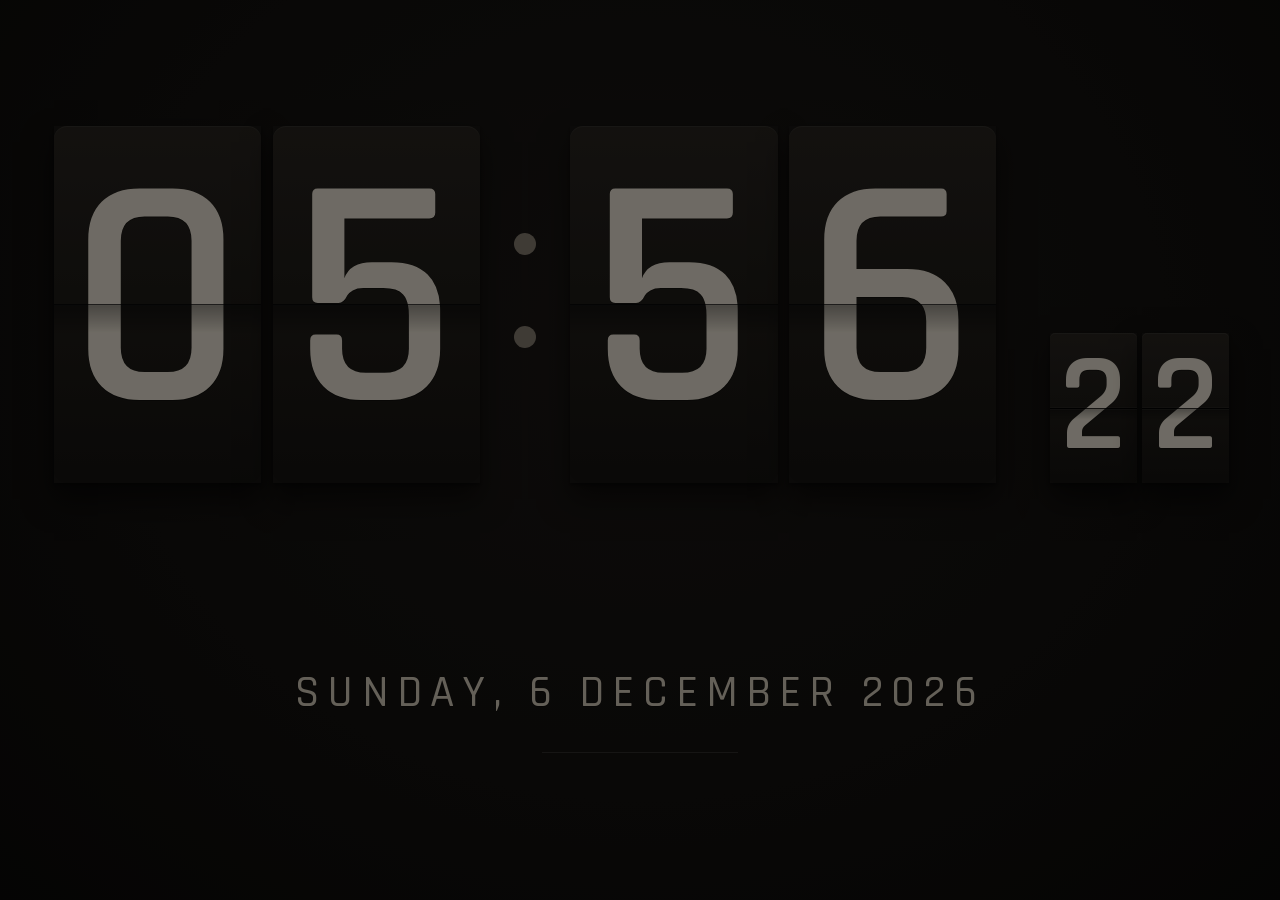
==== index.html @ a7ec1e27 "Fill a 7.9-inch screen: bigger type, bigger cards, full-height composition Reported from an iPad min" ====
<!doctype html>
<html lang="zh-CN">
<head>
<meta charset="utf-8">
<title>Clock</title>
<meta name="viewport" content="width=device-width, initial-scale=1, maximum-scale=1, user-scalable=no, viewport-fit=cover">
<meta name="apple-mobile-web-app-capable" content="yes">
<meta name="mobile-web-app-capable" content="yes">
<meta name="apple-mobile-web-app-status-bar-style" content="black-translucent">
<meta name="apple-mobile-web-app-title" content="Clock">
<meta name="theme-color" content="#121110">
<link rel="apple-touch-icon" href="apple-touch-icon.png">
<link rel="icon" href="icon.svg" type="image/svg+xml">
<link rel="stylesheet" href="styles.css">
</head>
<body class="theme-dark">

  <div class="board">
    <div class="board-inner">
      <div class="wrap" id="wrap">

        <div class="clock" id="clock" role="img" aria-label=""></div>

        <div class="info" id="info">
        <div class="date" id="date">&nbsp;</div>
        <div class="rule" id="rule"></div>

        <div class="meta">
          <span class="weather" id="weather" hidden>
            <span class="wicon" id="wicon"></span>
            <span class="wtemp" id="wtemp"></span>
            <span class="wdesc" id="wdesc"></span>
          </span>
          <span class="sep" id="sep" hidden>·</span>
          <span class="note" id="note"></span>
        </div>
        </div>

      </div>
    </div>
  </div>

  <div class="hint" id="hint"></div>
  <div class="dim" id="dim" aria-hidden="true"></div>
  <video class="awake" id="awake" src="keep-awake.mp4" muted loop playsinline webkit-playsinline autoplay preload="auto" aria-hidden="true"></video>
  <div class="sr-only" id="sr" aria-live="polite"></div>

  <script src="config.js"></script>
  <script src="app.js"></script>
</body>
</html>
---- styles.css ----
/* Rajdhani (SIL OFL, see fonts/OFL.txt) — subset to ASCII, shipped as WOFF
   because iOS 9 cannot read WOFF2. Self-hosted so the iPad renders exactly what
   the desktop preview shows. */
@font-face {
  font-family: "Rajdhani";
  src: url("fonts/rajdhani-500.woff") format("woff");
  font-weight: 500;
  font-style: normal;
}
@font-face {
  font-family: "Rajdhani";
  src: url("fonts/rajdhani-600.woff") format("woff");
  font-weight: 600;
  font-style: normal;
}

/* ---------------------------------------------------------------
   Robodiag flip clock
   Written for old Safari: no CSS custom properties, no grid, no
   clip-path, everything 3D carries a -webkit- prefix.
   --------------------------------------------------------------- */

* { margin: 0; padding: 0; box-sizing: border-box; }
[hidden] { display: none !important; }

html, body {
  height: 100%;
  overflow: hidden;
  background: #121110;
}

body {
  position: relative;
  color: #cfc6b8;
  font-family: "Avenir Next", "Avenir", "Helvetica Neue", Helvetica, Arial, sans-serif;
  -webkit-font-smoothing: antialiased;
  -webkit-text-size-adjust: 100%;
  -webkit-user-select: none;
  user-select: none;
  -webkit-tap-highlight-color: rgba(0, 0, 0, 0);
  background-image: -webkit-radial-gradient(50% 38%, #1e1a17 0%, #141210 58%, #0c0b0a 100%);
  background-image: radial-gradient(ellipse at 50% 38%, #1e1a17 0%, #141210 58%, #0c0b0a 100%);
}

/* ---------------------------------------------------------------
   Layout shell — table-cell centring is the one vertical-centring
   technique every WebKit since iOS 4 gets right.
   --------------------------------------------------------------- */

.board {
  position: absolute;
  top: 0; left: 0; right: 0; bottom: 0;
  display: table;
  width: 100%;
  height: 100%;
}

.board-inner {
  display: block;
  text-align: center;
}

/* The clock sits above the optical centre and the date block is pinned near the
   bottom edge, so the board uses the whole glass instead of clustering in the
   middle with two empty bands above and below it. */
.wrap {
  position: absolute;
  top: 0;
  left: 0;
  right: 0;
  bottom: 0;
  padding: 0 2%;
  -webkit-transition: -webkit-transform 3s ease-in-out;
  transition: transform 3s ease-in-out;
}

/* ---------------------------------------------------------------
   The clock
   --------------------------------------------------------------- */

.clock {
  position: absolute;
  left: 0;
  right: 0;
  font-size: 0;            /* kills inline-block whitespace */
  line-height: 0;
  white-space: nowrap;
  text-align: center;
}

.unit {
  position: relative;
  display: inline-block;
  vertical-align: bottom;
  background: #1a1815;
  -webkit-perspective: 1400px;
  perspective: 1400px;
  -webkit-perspective-origin: 50% 50%;
  perspective-origin: 50% 50%;
  box-shadow: 0 16px 28px rgba(0, 0, 0, 0.5), 0 2px 4px rgba(0, 0, 0, 0.4);
}

.facet {
  position: absolute;
  left: 0;
  width: 100%;
  overflow: hidden;
  -webkit-backface-visibility: hidden;
  backface-visibility: hidden;
}

.facet.top, .facet.leaf-top {
  top: 0;
  height: 50%;
  -webkit-transform-origin: 50% 100%;
  transform-origin: 50% 100%;
}

.facet.bot, .facet.leaf-bot {
  bottom: 0;
  height: 50%;
  -webkit-transform-origin: 50% 0%;
  transform-origin: 50% 0%;
}

.facet.top, .facet.leaf-top {
  background-image: -webkit-linear-gradient(top, #2b2722 0%, #201d19 100%);
  background-image: linear-gradient(to bottom, #2b2722 0%, #201d19 100%);
  box-shadow: inset 0 -1px 0 rgba(255, 255, 255, 0.04), inset 0 1px 0 rgba(255, 255, 255, 0.06);
  z-index: 1;
}

.facet.bot, .facet.leaf-bot {
  background-image: -webkit-linear-gradient(top, #221f1b 0%, #171512 100%);
  background-image: linear-gradient(to bottom, #221f1b 0%, #171512 100%);
  box-shadow: inset 0 1px 0 rgba(0, 0, 0, 0.55);
  z-index: 1;
}

.facet span {
  display: block;
  width: 100%;
  text-align: center;
  color: #f4ecdd;
  font-family: "Rajdhani", "Menlo", "SF Mono", "DejaVu Sans Mono", monospace;
  font-weight: 600;
  letter-spacing: 0.01em;
  text-shadow: 0 1px 0 rgba(0, 0, 0, 0.35);
}

/* the two leaves that move */
/* The leaves are out of the render tree between flips. Parked at exactly
   +-90deg they are degenerate geometry, and the PowerVR GPU in an old iPad will
   happily drop the whole card from its layer tree for a frame when it hits one.
   A card that vanishes for a frame and comes back reads as a flicker bug, so
   they only exist while a flip is running. */
.facet.leaf-top {
  display: none;
  -webkit-transform: rotateX(-90deg);
  transform: rotateX(-90deg);
  opacity: 0;
  z-index: 3;
}

.facet.leaf-bot {
  display: none;
  -webkit-transform: rotateX(90deg);
  transform: rotateX(90deg);
  opacity: 0;
  z-index: 3;
}

@-webkit-keyframes flipTop {
  from { -webkit-transform: rotateX(0deg); opacity: 1; }
  to   { -webkit-transform: rotateX(-90deg); opacity: 1; }
}
@keyframes flipTop {
  from { transform: rotateX(0deg); opacity: 1; }
  to   { transform: rotateX(-90deg); opacity: 1; }
}
@-webkit-keyframes flipBot {
  from { -webkit-transform: rotateX(90deg); opacity: 1; }
  80%  { -webkit-transform: rotateX(-1.6deg); opacity: 1; }
  to   { -webkit-transform: rotateX(0deg); opacity: 1; }
}
@keyframes flipBot {
  from { transform: rotateX(90deg); opacity: 1; }
  80%  { transform: rotateX(-1.6deg); opacity: 1; }
  to   { transform: rotateX(0deg); opacity: 1; }
}

.leaf-top.flip {
  -webkit-animation: flipTop 0.17s cubic-bezier(0.42, 0.05, 0.9, 0.45) forwards;
  animation: flipTop 0.17s cubic-bezier(0.42, 0.05, 0.9, 0.45) forwards;
}

.leaf-bot.flip {
  -webkit-animation: flipBot 0.17s cubic-bezier(0.12, 0.62, 0.24, 1) 0.11s forwards;
  animation: flipBot 0.17s cubic-bezier(0.12, 0.62, 0.24, 1) 0.11s forwards;
}

/* The flap turns away from the light as it falls; the half behind it carries
   the flap's shadow until it has cleared. Both are plain opacity, which the
   old iPad's GPU handles without breaking a sweat. */
.facet .shade {
  position: absolute;
  left: 0;
  top: 0;
  right: 0;
  bottom: 0;
  background: #000;
  opacity: 0;
  pointer-events: none;
  z-index: 2;
}

.leaf-top.flip .shade {
  -webkit-animation: shadeIn 0.17s cubic-bezier(0.42, 0.05, 0.9, 0.45) forwards;
  animation: shadeIn 0.17s cubic-bezier(0.42, 0.05, 0.9, 0.45) forwards;
}

.leaf-bot.flip .shade {
  -webkit-animation: shadeOut 0.17s cubic-bezier(0.12, 0.62, 0.24, 1) 0.11s forwards;
  animation: shadeOut 0.17s cubic-bezier(0.12, 0.62, 0.24, 1) 0.11s forwards;
}

.facet.top:after {
  content: "";
  position: absolute;
  left: 0;
  right: 0;
  bottom: 0;
  height: 55%;
  background-image: -webkit-linear-gradient(top, rgba(0, 0, 0, 0), rgba(0, 0, 0, 0.5));
  background-image: linear-gradient(to bottom, rgba(0, 0, 0, 0), rgba(0, 0, 0, 0.5));
  opacity: 0;
  pointer-events: none;
  z-index: 2;
}

.unit.flipping .facet.top:after {
  -webkit-animation: castFade 0.28s ease-out forwards;
  animation: castFade 0.28s ease-out forwards;
}

@-webkit-keyframes shadeIn { from { opacity: 0; } to { opacity: 0.38; } }
@keyframes shadeIn { from { opacity: 0; } to { opacity: 0.38; } }
@-webkit-keyframes shadeOut { from { opacity: 0.38; } to { opacity: 0; } }
@keyframes shadeOut { from { opacity: 0.38; } to { opacity: 0; } }
@-webkit-keyframes castFade { from { opacity: 0.85; } to { opacity: 0; } }
@keyframes castFade { from { opacity: 0.85; } to { opacity: 0; } }

/* the hairline where the two halves meet */
.seam {
  position: absolute;
  left: 0;
  right: 0;
  top: 50%;
  height: 1px;
  margin-top: -0.5px;
  background: rgba(0, 0, 0, 0.72);
  box-shadow: 0 1px 0 rgba(255, 255, 255, 0.05);
  z-index: 4;
}

.facet.bot:after,
.facet.leaf-bot:after {
  content: "";
  position: absolute;
  left: 0;
  right: 0;
  top: 0;
  height: 16%;
  background-image: -webkit-linear-gradient(top, rgba(0, 0, 0, 0.34), rgba(0, 0, 0, 0));
  background-image: linear-gradient(to bottom, rgba(0, 0, 0, 0.34), rgba(0, 0, 0, 0));
  pointer-events: none;
}

body.theme-light .facet.bot:after,
body.theme-light .facet.leaf-bot:after {
  background-image: -webkit-linear-gradient(top, rgba(90, 74, 48, 0.16), rgba(90, 74, 48, 0));
  background-image: linear-gradient(to bottom, rgba(90, 74, 48, 0.16), rgba(90, 74, 48, 0));
}

/* colon */
.colon {
  position: relative;
  display: inline-block;
  vertical-align: bottom;
  font-size: 0;
}

.secs {
  display: inline-block;
  vertical-align: bottom;
  font-size: 0;
}

.colon i {
  position: absolute;
  display: block;
  left: 50%;
  background: #8d8477;
  border-radius: 50%;
}

/* AM / PM */
.period {
  display: inline-block;
  vertical-align: bottom;
  color: #8d8477;
  font-family: "Avenir Next", "Avenir", "Helvetica Neue", Helvetica, Arial, sans-serif;
  font-size: 12px;
  font-weight: 500;
  letter-spacing: 0.18em;
  text-transform: uppercase;
}

/* ---------------------------------------------------------------
   Date + info line
   --------------------------------------------------------------- */

.info {
  position: absolute;
  left: 0;
  right: 0;
}

.date {
  color: #ded4c3;
  font-family: "Rajdhani", "Songti SC", "STSong", serif;
  font-weight: 500;
  text-transform: uppercase;
  letter-spacing: 0.18em;
  text-shadow: 0 1px 0 rgba(0, 0, 0, 0.3);
}

.rule {
  height: 1px;
  margin-left: auto;
  margin-right: auto;
  background: rgba(255, 255, 255, 0.12);
}

.meta {
  color: #928a7d;
  font-family: "Rajdhani", "Menlo", "SF Mono", sans-serif;
  font-weight: 500;
  font-size: 12px;
  font-weight: 500;
  letter-spacing: 0.16em;
  line-height: 1.5;
  text-transform: uppercase;
  white-space: nowrap;
}

.weather {
  display: inline-block;
  vertical-align: middle;
  white-space: nowrap;
}

.wicon {
  display: inline-block;
  vertical-align: -0.18em;
  width: 1.15em;
  height: 1.15em;
  margin-right: 0.35em;
}

.wicon svg {
  display: block;
  width: 100%;
  height: 100%;
  overflow: visible;
}

.wtemp { margin-right: 0.35em; }
.wdesc {
  text-transform: none;
  letter-spacing: 0.06em;
}

.sep {
  display: inline-block;
  margin: 0 0.9em;
  color: rgba(255, 255, 255, 0.22);
}

.note {
  display: inline-block;
  vertical-align: middle;
  text-transform: none;
  letter-spacing: 0.08em;
  -webkit-transition: opacity 1.2s ease;
  transition: opacity 1.2s ease;
}

/* ---------------------------------------------------------------
   Night dim + the invisible keep-awake video
   --------------------------------------------------------------- */

.hint {
  position: absolute;
  left: 0;
  right: 0;
  bottom: 2.5%;
  text-align: center;
  color: #7d7466;
  font-family: "Rajdhani", "Menlo", monospace;
  font-size: 15px;
  font-weight: 500;
  letter-spacing: 0.2em;
  text-transform: uppercase;
  opacity: 0;
  pointer-events: none;
  -webkit-transition: opacity 1.2s ease;
  transition: opacity 1.2s ease;
  z-index: 15;
}

.hint.show { opacity: 0.85; }

#dim {
  position: absolute;
  top: 0; left: 0; right: 0; bottom: 0;
  background: #000;
  opacity: 0;
  pointer-events: none;
  -webkit-transition: opacity 4s ease;
  transition: opacity 4s ease;
  z-index: 20;
}

.awake {
  position: absolute;
  left: 0;
  bottom: 0;
  width: 2px;
  height: 2px;
  opacity: 0.01;
  pointer-events: none;
  z-index: -1;
}

.sr-only {
  position: absolute;
  width: 1px; height: 1px;
  overflow: hidden;
  clip: rect(0 0 0 0);
  white-space: nowrap;
}

/* ---------------------------------------------------------------
   Light theme
   --------------------------------------------------------------- */

body.theme-light {
  color: #6d6558;
  background: #efe9dd;
  background-image: -webkit-radial-gradient(50% 38%, #faf6ee 0%, #efe9dd 60%, #e3dccd 100%);
  background-image: radial-gradient(ellipse at 50% 38%, #faf6ee 0%, #efe9dd 60%, #e3dccd 100%);
}

body.theme-light .unit {
  background: #efe9dd;
  box-shadow: 0 18px 38px rgba(70, 58, 40, 0.16), 0 1px 2px rgba(70, 58, 40, 0.14);
}

body.theme-light .facet.top,
body.theme-light .facet.leaf-top {
  background-image: -webkit-linear-gradient(top, #fffdf8 0%, #f2ebdf 100%);
  background-image: linear-gradient(to bottom, #fffdf8 0%, #f2ebdf 100%);
  box-shadow: inset 0 -1px 0 rgba(0, 0, 0, 0.04), inset 0 1px 0 rgba(255, 255, 255, 0.9);
}

body.theme-light .facet.bot,
body.theme-light .facet.leaf-bot {
  background-image: -webkit-linear-gradient(top, #ece4d6 0%, #e0d7c6 100%);
  background-image: linear-gradient(to bottom, #ece4d6 0%, #e0d7c6 100%);
  box-shadow: inset 0 1px 0 rgba(255, 255, 255, 0.6);
}

body.theme-light .facet span {
  color: #23201b;
  text-shadow: 0 1px 0 rgba(255, 255, 255, 0.5);
}

body.theme-light .seam {
  background: rgba(120, 105, 82, 0.28);
  box-shadow: 0 1px 0 rgba(255, 255, 255, 0.5);
}

body.theme-light .colon i { background: #a99d87; }

body.lang-zh .meta { letter-spacing: 0.1em; }
body.lang-zh .wdesc { letter-spacing: 0.04em; }
body.lang-zh .date { letter-spacing: 0.04em; }
body.theme-light .date { color: #2c2721; text-shadow: none; }
body.theme-light .rule { background: rgba(70, 58, 40, 0.16); }
body.theme-light .meta { color: #837866; }
body.theme-light .sep { color: rgba(70, 58, 40, 0.3); }
body.theme-light .period { color: #837866; }
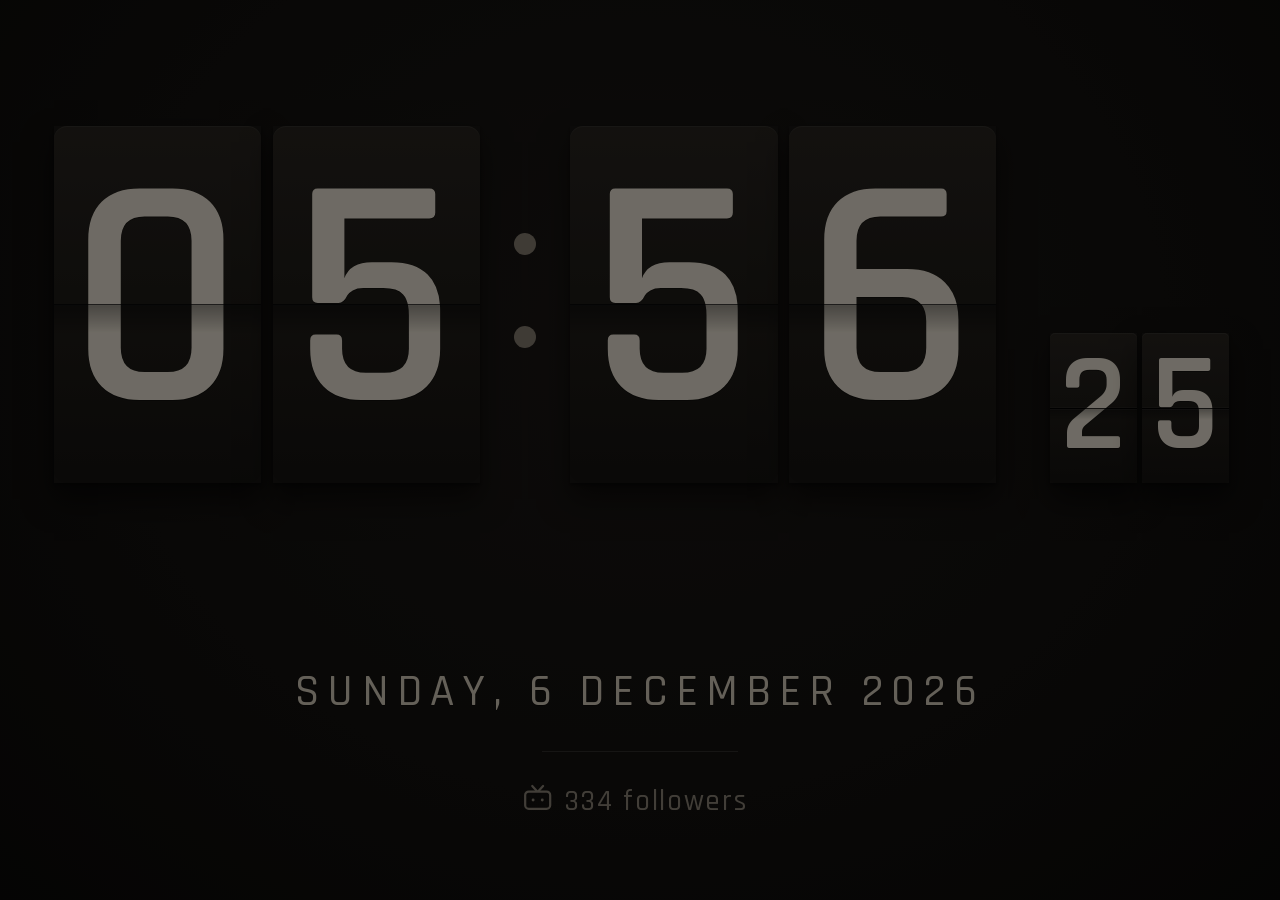
==== commit b767c92d: "Show the Bilibili follower count under the date Yuetube's channel (mid 470620520, from the b23.tv li" ====
--- a/index.html
+++ b/index.html
@@ -32,6 +32,10 @@
             <span class="wdesc" id="wdesc"></span>
           </span>
           <span class="sep" id="sep" hidden>·</span>
+          <span class="followers" id="followers" hidden>
+            <span class="ficon" id="ficon"></span><span class="fcount" id="fcount"></span><span class="flabel" id="flabel"></span>
+          </span>
+          <span class="sep2" id="sep2" hidden>·</span>
           <span class="note" id="note"></span>
         </div>
         </div>
--- a/styles.css
+++ b/styles.css
@@ -385,6 +385,35 @@
   display: inline-block;
   margin: 0 0.9em;
   color: rgba(255, 255, 255, 0.22);
+}
+
+.followers {
+  display: inline-block;
+  vertical-align: middle;
+  white-space: nowrap;
+}
+
+.ficon {
+  display: inline-block;
+  vertical-align: -0.16em;
+  width: 1.15em;
+  height: 1.15em;
+  margin-right: 0.34em;
+}
+
+.ficon svg {
+  display: block;
+  width: 100%;
+  height: 100%;
+  overflow: visible;
+}
+
+.fcount { letter-spacing: 0.05em; }
+
+.flabel {
+  margin-left: 0.34em;
+  text-transform: none;
+  letter-spacing: 0.06em;
 }
 
 .note {
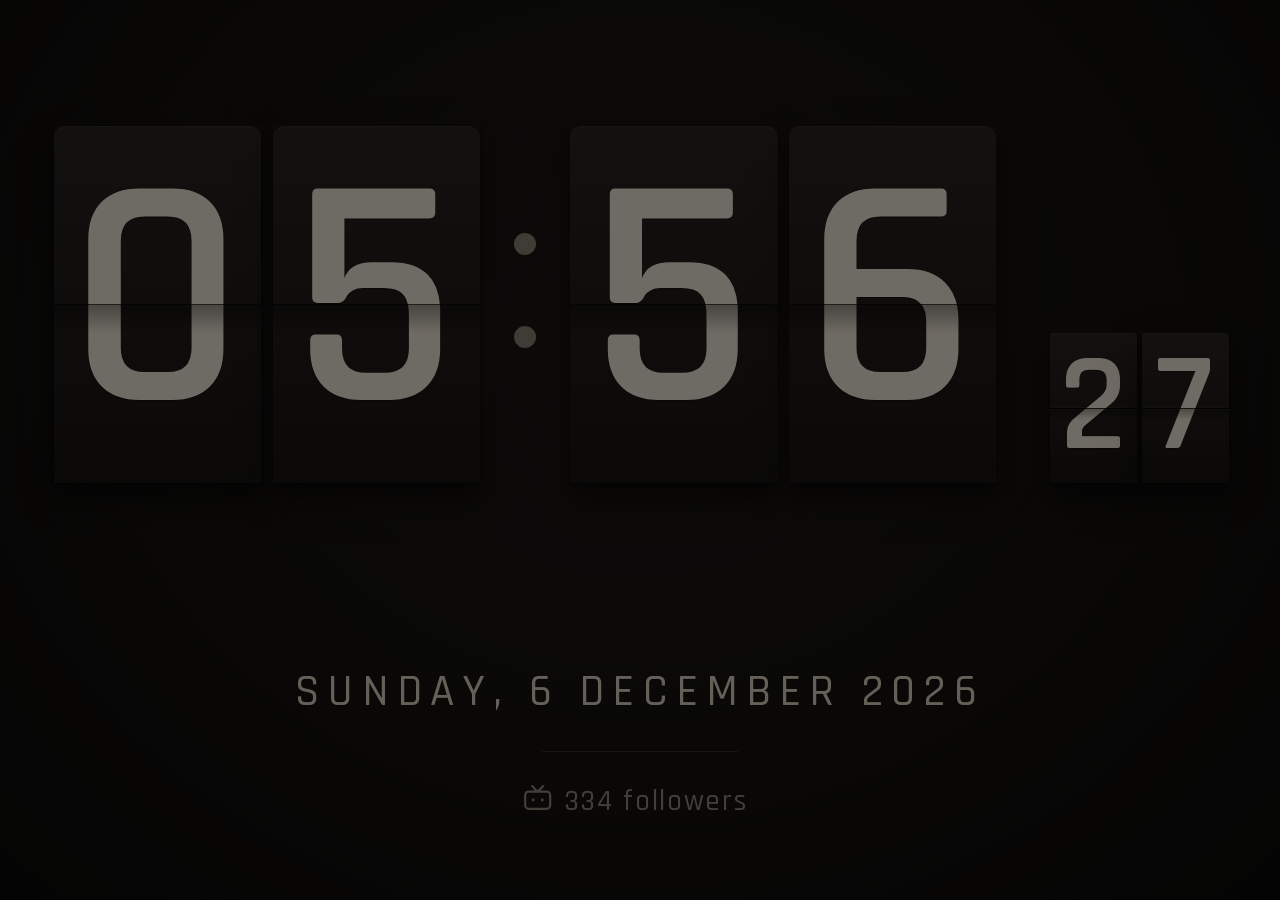
==== commit 8d9391a7: "Swipe the glass to change theme, and add pixel + clay themes A horizontal swipe of 55px or more move" ====
--- a/index.html
+++ b/index.html
@@ -45,6 +45,7 @@
   </div>
 
   <div class="hint" id="hint"></div>
+  <div class="toast" id="toast" aria-live="polite"></div>
   <div class="dim" id="dim" aria-hidden="true"></div>
   <video class="awake" id="awake" src="keep-awake.mp4" muted loop playsinline webkit-playsinline autoplay preload="auto" aria-hidden="true"></video>
   <div class="sr-only" id="sr" aria-live="polite"></div>
--- a/styles.css
+++ b/styles.css
@@ -450,6 +450,28 @@
 
 .hint.show { opacity: 0.85; }
 
+/* The theme name, for a moment after a swipe. */
+.toast {
+  position: absolute;
+  left: 0;
+  right: 0;
+  top: 6%;
+  text-align: center;
+  color: #cfc6b8;
+  font-family: "Rajdhani", "Menlo", monospace;
+  font-weight: 600;
+  font-size: 15px;
+  letter-spacing: 0.24em;
+  text-transform: uppercase;
+  opacity: 0;
+  pointer-events: none;
+  -webkit-transition: opacity 0.4s ease;
+  transition: opacity 0.4s ease;
+  z-index: 18;
+}
+
+.toast.show { opacity: 0.9; }
+
 #dim {
   position: absolute;
   top: 0; left: 0; right: 0; bottom: 0;
@@ -530,3 +552,165 @@
 body.theme-light .meta { color: #837866; }
 body.theme-light .sep { color: rgba(70, 58, 40, 0.3); }
 body.theme-light .period { color: #837866; }
+
+/* ---------------------------------------------------------------
+   Pixel themes
+   One construction, two palettes. Flat faces instead of gradients,
+   a hard 4px bevel, square corners, unblurred shadows, and Monocraft
+   (SIL OFL, see fonts/OFL-monocraft.txt) for every string.
+   --------------------------------------------------------------- */
+
+@font-face {
+  font-family: "Monocraft";
+  src: url("fonts/monocraft-400.woff") format("woff");
+  font-weight: 400;
+  font-style: normal;
+}
+
+/* The dither: an 8px grid of 1px lines, drawn as gradients because an
+   old Safari has no other way to tile a pattern without an image. */
+body.pix {
+  background-image:
+    -webkit-linear-gradient(top, rgba(255, 255, 255, 0.028) 0, rgba(255, 255, 255, 0.028) 1px, rgba(255, 255, 255, 0) 1px, rgba(255, 255, 255, 0) 8px),
+    -webkit-linear-gradient(left, rgba(255, 255, 255, 0.028) 0, rgba(255, 255, 255, 0.028) 1px, rgba(255, 255, 255, 0) 1px, rgba(255, 255, 255, 0) 8px);
+  background-image:
+    linear-gradient(to bottom, rgba(255, 255, 255, 0.028) 0, rgba(255, 255, 255, 0.028) 1px, transparent 1px, transparent 8px),
+    linear-gradient(to right, rgba(255, 255, 255, 0.028) 0, rgba(255, 255, 255, 0.028) 1px, transparent 1px, transparent 8px);
+}
+
+body.pix .unit {
+  background: #2b3136;
+  box-shadow: 0 6px 0 rgba(0, 0, 0, 0.32);
+}
+
+body.pix .facet.top,
+body.pix .facet.leaf-top {
+  background-image: none;
+  background-color: #3e454c;
+  box-shadow: inset 4px 4px 0 #5c656d, inset -4px 0 0 #1c2024;
+}
+
+body.pix .facet.bot,
+body.pix .facet.leaf-bot {
+  background-image: none;
+  background-color: #353b41;
+  box-shadow: inset 4px 0 0 #4a525a, inset -4px -4px 0 #1c2024;
+}
+
+body.pix .facet.top:after {
+  background-image: none;
+  background-color: rgba(0, 0, 0, 0.16);
+  height: 8px;
+}
+
+body.pix .facet.bot:after,
+body.pix .facet.leaf-bot:after {
+  background-image: none;
+  background-color: rgba(0, 0, 0, 0.14);
+  height: 8px;
+}
+
+body.pix .seam {
+  height: 3px;
+  margin-top: -1.5px;
+  background: #14181c;
+  box-shadow: 0 3px 0 rgba(255, 255, 255, 0.06);
+}
+
+body.pix .facet span {
+  color: #f0ead8;
+  font-family: "Monocraft", "Rajdhani", monospace;
+  font-weight: 400;
+  letter-spacing: 0;
+  text-shadow: 0.033em 0.033em 0 rgba(0, 0, 0, 0.45);
+}
+
+body.pix .colon i {
+  border-radius: 0;
+  box-shadow: 3px 3px 0 rgba(0, 0, 0, 0.35);
+}
+
+body.pix .date {
+  color: #efe9d6;
+  font-family: "Monocraft", "Rajdhani", "Songti SC", "STSong", serif;
+  font-weight: 400;
+  letter-spacing: 0;
+  text-shadow: 0.111em 0.111em 0 rgba(0, 0, 0, 0.45);
+}
+
+body.pix .meta,
+body.pix .period,
+body.pix .hint,
+body.pix .toast {
+  font-family: "Monocraft", "Rajdhani", "Menlo", monospace;
+  font-weight: 400;
+  letter-spacing: 0;
+}
+
+body.pix .rule {
+  height: 3px;
+}
+
+/* A 9x9 mark is one em wide, so its cells are a third of the pixel face's
+   grid and land on whole pixels. */
+body.pix .wicon,
+body.pix .ficon {
+  width: 1em;
+  height: 1em;
+  vertical-align: -0.12em;
+}
+
+/* Minecraft: a stone slab on a dark night, one grass-green accent. */
+body.theme-pixel {
+  color: #b9c0b3;
+  background-color: #101418;
+}
+
+body.theme-pixel .date { color: #efe9d6; }
+body.theme-pixel .meta { color: #93a08a; }
+body.theme-pixel .period { color: #93a08a; }
+body.theme-pixel .hint { color: #7f8c74; }
+body.theme-pixel .sep { color: rgba(255, 255, 255, 0.25); }
+body.theme-pixel .colon i { background: #8fc75d; box-shadow: 3px 3px 0 rgba(0, 0, 0, 0.4); }
+body.theme-pixel .rule { background: rgba(143, 199, 93, 0.45); }
+body.theme-pixel .toast { color: #8fc75d; }
+
+/* Clay: paper and terracotta — warm, flat, printed on a grid. */
+body.theme-clay {
+  color: #4a443b;
+  background-color: #f1efe7;
+  background-image:
+    -webkit-linear-gradient(top, rgba(70, 58, 40, 0.045) 0, rgba(70, 58, 40, 0.045) 1px, rgba(70, 58, 40, 0) 1px, rgba(70, 58, 40, 0) 8px),
+    -webkit-linear-gradient(left, rgba(70, 58, 40, 0.045) 0, rgba(70, 58, 40, 0.045) 1px, rgba(70, 58, 40, 0) 1px, rgba(70, 58, 40, 0) 8px);
+  background-image:
+    linear-gradient(to bottom, rgba(70, 58, 40, 0.045) 0, rgba(70, 58, 40, 0.045) 1px, transparent 1px, transparent 8px),
+    linear-gradient(to right, rgba(70, 58, 40, 0.045) 0, rgba(70, 58, 40, 0.045) 1px, transparent 1px, transparent 8px);
+}
+
+body.theme-clay .unit {
+  background: #cf6f50;
+  box-shadow: 0 6px 0 rgba(120, 60, 40, 0.22);
+}
+
+body.theme-clay .facet.top,
+body.theme-clay .facet.leaf-top {
+  background-color: #dd8062;
+  box-shadow: inset 4px 4px 0 #f0a487, inset -4px 0 0 #a04d31;
+}
+
+body.theme-clay .facet.bot,
+body.theme-clay .facet.leaf-bot {
+  background-color: #cd6c4d;
+  box-shadow: inset 4px 0 0 #e08f72, inset -4px -4px 0 #a04d31;
+}
+
+body.theme-clay .facet span { color: #fbf6ec; text-shadow: 0.033em 0.033em 0 rgba(90, 35, 20, 0.45); }
+body.theme-clay .seam { background: #9c4a2f; box-shadow: 0 3px 0 rgba(255, 255, 255, 0.35); }
+body.theme-clay .date { color: #201e1a; text-shadow: 3px 3px 0 rgba(217, 119, 87, 0.3); }
+body.theme-clay .meta { color: #6f675b; }
+body.theme-clay .period { color: #6f675b; }
+body.theme-clay .hint { color: #8a8175; }
+body.theme-clay .sep { color: rgba(70, 58, 40, 0.3); }
+body.theme-clay .colon i { background: #b5532f; }
+body.theme-clay .rule { background: rgba(181, 83, 47, 0.45); }
+body.theme-clay .toast { color: #b5532f; }
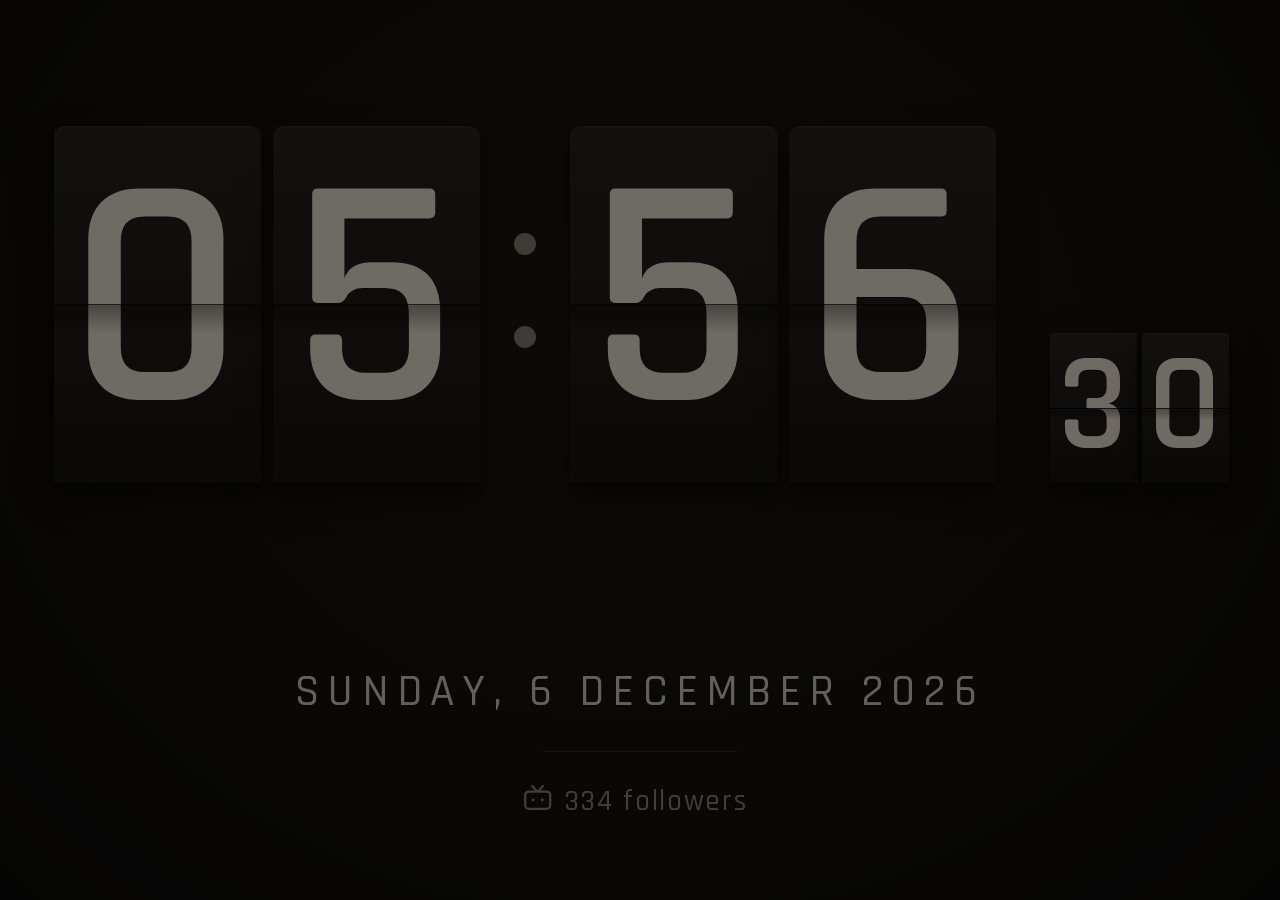
==== commit 0c12071d: "Redraw the pixel theme as a Twemco flip clock The stone-slab look was too heavy: chunky bevels, a di" ====
--- a/index.html
+++ b/index.html
@@ -19,6 +19,7 @@
     <div class="board-inner">
       <div class="wrap" id="wrap">
 
+        <div class="case" id="case"></div>
         <div class="clock" id="clock" role="img" aria-label=""></div>
 
         <div class="info" id="info">
--- a/styles.css
+++ b/styles.css
@@ -554,10 +554,12 @@
 body.theme-light .period { color: #837866; }
 
 /* ---------------------------------------------------------------
-   Pixel themes
-   One construction, two palettes. Flat faces instead of gradients,
-   a hard 4px bevel, square corners, unblurred shadows, and Monocraft
-   (SIL OFL, see fonts/OFL-monocraft.txt) for every string.
+   Pixel faces
+
+   Monocraft (SIL OFL, see fonts/OFL-monocraft.txt) sets every
+   string. 'pixel' is drawn from the Twemco QT-30: a moulded case
+   with a bright rim, inset plates with a hairline seam and hinge
+   tabs, white caps on charcoal. 'clay' stays a flat block print.
    --------------------------------------------------------------- */
 
 @font-face {
@@ -567,75 +569,17 @@
   font-style: normal;
 }
 
-/* The dither: an 8px grid of 1px lines, drawn as gradients because an
-   old Safari has no other way to tile a pattern without an image. */
-body.pix {
-  background-image:
-    -webkit-linear-gradient(top, rgba(255, 255, 255, 0.028) 0, rgba(255, 255, 255, 0.028) 1px, rgba(255, 255, 255, 0) 1px, rgba(255, 255, 255, 0) 8px),
-    -webkit-linear-gradient(left, rgba(255, 255, 255, 0.028) 0, rgba(255, 255, 255, 0.028) 1px, rgba(255, 255, 255, 0) 1px, rgba(255, 255, 255, 0) 8px);
-  background-image:
-    linear-gradient(to bottom, rgba(255, 255, 255, 0.028) 0, rgba(255, 255, 255, 0.028) 1px, transparent 1px, transparent 8px),
-    linear-gradient(to right, rgba(255, 255, 255, 0.028) 0, rgba(255, 255, 255, 0.028) 1px, transparent 1px, transparent 8px);
-}
-
-body.pix .unit {
-  background: #2b3136;
-  box-shadow: 0 6px 0 rgba(0, 0, 0, 0.32);
-}
-
-body.pix .facet.top,
-body.pix .facet.leaf-top {
-  background-image: none;
-  background-color: #3e454c;
-  box-shadow: inset 4px 4px 0 #5c656d, inset -4px 0 0 #1c2024;
-}
-
-body.pix .facet.bot,
-body.pix .facet.leaf-bot {
-  background-image: none;
-  background-color: #353b41;
-  box-shadow: inset 4px 0 0 #4a525a, inset -4px -4px 0 #1c2024;
-}
-
-body.pix .facet.top:after {
-  background-image: none;
-  background-color: rgba(0, 0, 0, 0.16);
-  height: 8px;
-}
-
-body.pix .facet.bot:after,
-body.pix .facet.leaf-bot:after {
-  background-image: none;
-  background-color: rgba(0, 0, 0, 0.14);
-  height: 8px;
-}
-
-body.pix .seam {
-  height: 3px;
-  margin-top: -1.5px;
-  background: #14181c;
-  box-shadow: 0 3px 0 rgba(255, 255, 255, 0.06);
-}
-
 body.pix .facet span {
-  color: #f0ead8;
   font-family: "Monocraft", "Rajdhani", monospace;
   font-weight: 400;
   letter-spacing: 0;
-  text-shadow: 0.033em 0.033em 0 rgba(0, 0, 0, 0.45);
-}
-
-body.pix .colon i {
-  border-radius: 0;
-  box-shadow: 3px 3px 0 rgba(0, 0, 0, 0.35);
 }
 
 body.pix .date {
-  color: #efe9d6;
   font-family: "Monocraft", "Rajdhani", "Songti SC", "STSong", serif;
   font-weight: 400;
   letter-spacing: 0;
-  text-shadow: 0.111em 0.111em 0 rgba(0, 0, 0, 0.45);
+  text-shadow: none;
 }
 
 body.pix .meta,
@@ -647,10 +591,6 @@
   letter-spacing: 0;
 }
 
-body.pix .rule {
-  height: 3px;
-}
-
 /* A 9x9 mark is one em wide, so its cells are a third of the pixel face's
    grid and land on whole pixels. */
 body.pix .wicon,
@@ -660,22 +600,125 @@
   vertical-align: -0.12em;
 }
 
-/* Minecraft: a stone slab on a dark night, one grass-green accent. */
+/* The case is measured to the cards in layout(); only the pixel theme
+   wears one. It lives inside .wrap so the drift carries it too. */
+.case {
+  position: absolute;
+  display: none;
+}
+
+/* ---------------------------------------------------------------
+   pixel — the Twemco
+   --------------------------------------------------------------- */
+
 body.theme-pixel {
-  color: #b9c0b3;
-  background-color: #101418;
-}
-
-body.theme-pixel .date { color: #efe9d6; }
-body.theme-pixel .meta { color: #93a08a; }
-body.theme-pixel .period { color: #93a08a; }
-body.theme-pixel .hint { color: #7f8c74; }
-body.theme-pixel .sep { color: rgba(255, 255, 255, 0.25); }
-body.theme-pixel .colon i { background: #8fc75d; box-shadow: 3px 3px 0 rgba(0, 0, 0, 0.4); }
-body.theme-pixel .rule { background: rgba(143, 199, 93, 0.45); }
-body.theme-pixel .toast { color: #8fc75d; }
-
-/* Clay: paper and terracotta — warm, flat, printed on a grid. */
+  color: #b6b1a6;
+  background-color: #121110;
+  background-image: none;
+}
+
+body.theme-pixel .case {
+  display: block;
+  background: #1d1c1a;
+  box-shadow:
+    0 18px 40px rgba(0, 0, 0, 0.5),
+    0 2px 5px rgba(0, 0, 0, 0.45),
+    inset 0 0 0 1px #403c37,
+    inset 0 1px 0 rgba(255, 255, 255, 0.09),
+    inset 0 0 0 9px rgba(0, 0, 0, 0.18),
+    inset 0 0 0 10px rgba(255, 255, 255, 0.04);
+}
+
+/* The plates float in the housing on their own shadow, so the case reads
+   as a moulding and not as a rectangle drawn behind the cards. */
+body.theme-pixel .unit {
+  background: #1c1b19;
+  box-shadow: 0 6px 14px rgba(0, 0, 0, 0.32);
+}
+
+body.theme-pixel .facet.top,
+body.theme-pixel .facet.leaf-top {
+  background-image: none;
+  background-color: #2c2b29;
+  box-shadow: inset 0 1px 0 rgba(255, 255, 255, 0.09);
+}
+
+body.theme-pixel .facet.bot,
+body.theme-pixel .facet.leaf-bot {
+  background-image: none;
+  background-color: #1c1b19;
+  box-shadow: inset 0 1px 0 rgba(0, 0, 0, 0.5);
+}
+
+body.theme-pixel .facet.top:after {
+  background-image: none;
+  background-color: rgba(0, 0, 0, 0.2);
+  height: 5px;
+}
+
+body.theme-pixel .facet.bot:after,
+body.theme-pixel .facet.leaf-bot:after {
+  background-image: none;
+  background-color: rgba(0, 0, 0, 0.12);
+  height: 5px;
+}
+
+/* The hinge: a dark hairline across the plate with the two little tabs
+   that hold the flap at either edge. This is the Twemco signature. */
+body.theme-pixel .seam {
+  height: 2px;
+  margin-top: -1px;
+  background: #070706;
+  box-shadow: 0 1px 0 rgba(255, 255, 255, 0.07);
+}
+
+body.theme-pixel .seam:before,
+body.theme-pixel .seam:after {
+  content: "";
+  position: absolute;
+  top: -4px;
+  width: 4px;
+  height: 10px;
+  background: #070706;
+  border-radius: 1px;
+  box-shadow: 0 1px 0 rgba(255, 255, 255, 0.06);
+}
+
+body.theme-pixel .seam:before { left: 3px; }
+body.theme-pixel .seam:after { right: 3px; }
+
+body.theme-pixel .facet span {
+  color: #e8e4db;
+  text-shadow: 0 1px 0 rgba(0, 0, 0, 0.35);
+}
+
+/* Seconds are the small cards at the right: same plate, quieter ink, and
+   no hinge pins — at that size the tabs stop reading as hardware. */
+body.theme-pixel .secs .facet span { color: #bab5ab; }
+
+body.theme-pixel .secs .seam:before,
+body.theme-pixel .secs .seam:after { display: none; }
+
+body.theme-pixel .secs .seam { box-shadow: none; }
+
+body.theme-pixel .colon i {
+  background: #4a4741;
+  border-radius: 0;
+  box-shadow: none;
+}
+
+body.theme-pixel .date { color: #ded9cd; }
+body.theme-pixel .meta { color: #8b867c; }
+body.theme-pixel .period { color: #8b867c; }
+body.theme-pixel .rule { height: 1px; background: rgba(232, 228, 219, 0.16); }
+body.theme-pixel .sep { color: rgba(255, 255, 255, 0.2); }
+body.theme-pixel .hint { color: #7b766c; }
+body.theme-pixel .toast { color: #ded9cd; }
+
+/* ---------------------------------------------------------------
+   clay — paper and terracotta, a flat block print on a grid
+   --------------------------------------------------------------- */
+
 body.theme-clay {
   color: #4a443b;
   background-color: #f1efe7;
@@ -694,23 +737,54 @@
 
 body.theme-clay .facet.top,
 body.theme-clay .facet.leaf-top {
+  background-image: none;
   background-color: #dd8062;
   box-shadow: inset 4px 4px 0 #f0a487, inset -4px 0 0 #a04d31;
 }
 
 body.theme-clay .facet.bot,
 body.theme-clay .facet.leaf-bot {
+  background-image: none;
   background-color: #cd6c4d;
   box-shadow: inset 4px 0 0 #e08f72, inset -4px -4px 0 #a04d31;
 }
 
-body.theme-clay .facet span { color: #fbf6ec; text-shadow: 0.033em 0.033em 0 rgba(90, 35, 20, 0.45); }
-body.theme-clay .seam { background: #9c4a2f; box-shadow: 0 3px 0 rgba(255, 255, 255, 0.35); }
+body.theme-clay .facet.top:after {
+  background-image: none;
+  background-color: rgba(0, 0, 0, 0.16);
+  height: 8px;
+}
+
+body.theme-clay .facet.bot:after,
+body.theme-clay .facet.leaf-bot:after {
+  background-image: none;
+  background-color: rgba(0, 0, 0, 0.14);
+  height: 8px;
+}
+
+body.theme-clay .seam {
+  height: 3px;
+  margin-top: -1.5px;
+  background: #9c4a2f;
+  box-shadow: 0 3px 0 rgba(255, 255, 255, 0.35);
+}
+
+body.theme-clay .facet span {
+  color: #fbf6ec;
+  text-shadow: 0.033em 0.033em 0 rgba(90, 35, 20, 0.45);
+}
+
+body.theme-clay .colon i {
+  border-radius: 0;
+  background: #b5532f;
+  box-shadow: 3px 3px 0 rgba(0, 0, 0, 0.35);
+}
+
+body.theme-clay .rule { height: 3px; background: rgba(181, 83, 47, 0.45); }
 body.theme-clay .date { color: #201e1a; text-shadow: 3px 3px 0 rgba(217, 119, 87, 0.3); }
 body.theme-clay .meta { color: #6f675b; }
 body.theme-clay .period { color: #6f675b; }
 body.theme-clay .hint { color: #8a8175; }
 body.theme-clay .sep { color: rgba(70, 58, 40, 0.3); }
-body.theme-clay .colon i { background: #b5532f; }
-body.theme-clay .rule { background: rgba(181, 83, 47, 0.45); }
 body.theme-clay .toast { color: #b5532f; }
+
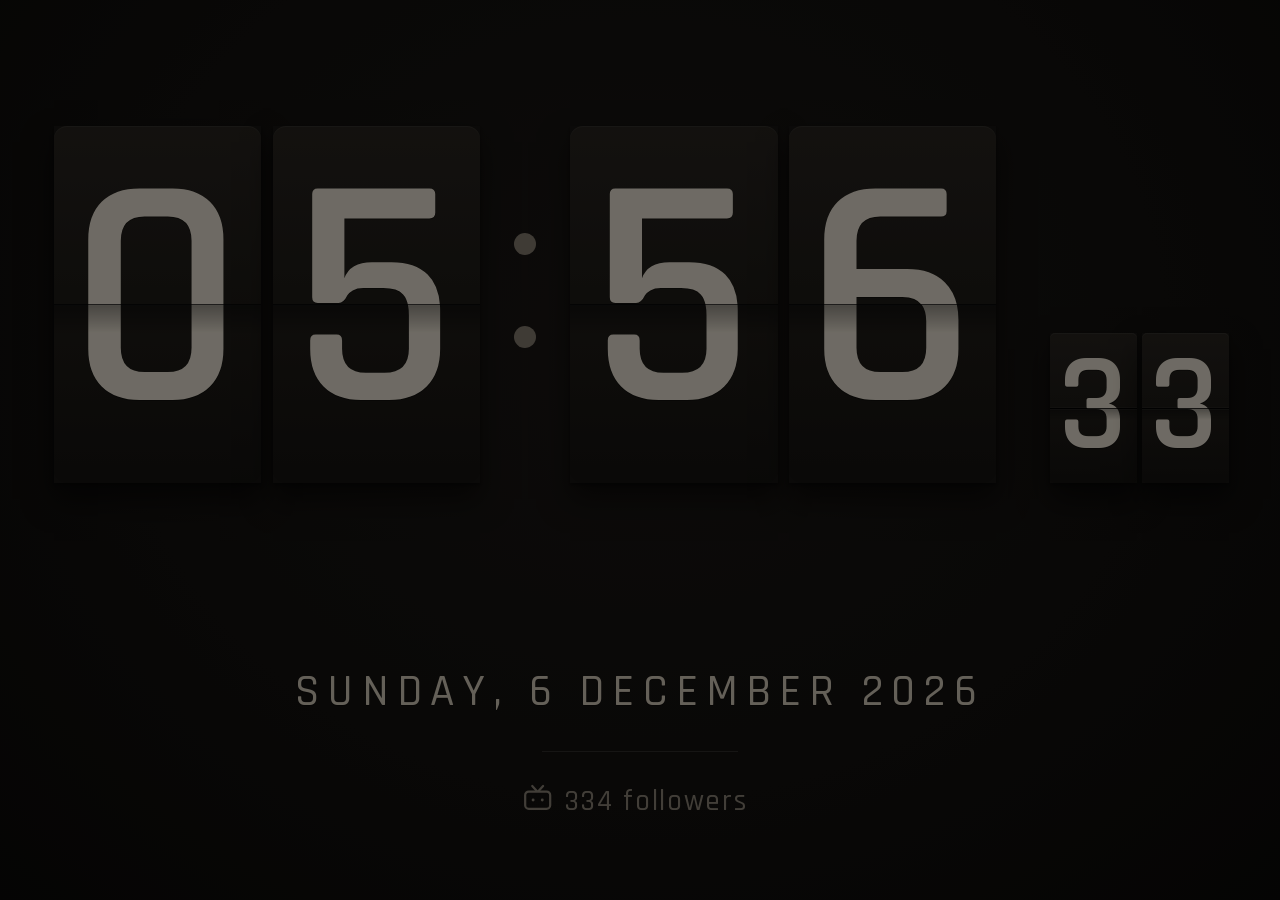
==== commit f181d45a: "Shanghai Composite beside the followers, read live from Tencent's quote The line under the date now " ====
--- a/index.html
+++ b/index.html
@@ -37,6 +37,10 @@
             <span class="ficon" id="ficon"></span><span class="fcount" id="fcount"></span><span class="flabel" id="flabel"></span>
           </span>
           <span class="sep2" id="sep2" hidden>·</span>
+          <span class="quote" id="quote" hidden>
+            <span class="qlabel" id="qlabel"></span><span class="qvalue" id="qvalue"></span><span class="qchange" id="qchange"></span>
+          </span>
+          <span class="sep3" id="sep3" hidden>·</span>
           <span class="note" id="note"></span>
         </div>
         </div>
--- a/styles.css
+++ b/styles.css
@@ -11,6 +11,42 @@
   font-family: "Rajdhani";
   src: url("fonts/rajdhani-600.woff") format("woff");
   font-weight: 600;
+  font-style: normal;
+}
+
+/* The Chinese face of the dark theme, in the two families robodiag.cn sets:
+   Ubuntu for the digits and the Latin, Alibaba PuHuiTi for the Chinese. Both
+   are subsets of the files the site serves; licences beside them in fonts/.
+   WOFF first for iOS 9, WOFF2 for everything else. */
+@font-face {
+  font-family: "Ubuntu";
+  src: url("fonts/ubuntu-700.woff2") format("woff2"),
+       url("fonts/ubuntu-700.woff") format("woff");
+  font-weight: 700;
+  font-style: normal;
+}
+@font-face {
+  font-family: "Ubuntu";
+  src: url("fonts/ubuntu-400.woff2") format("woff2"),
+       url("fonts/ubuntu-400.woff") format("woff");
+  font-weight: 400;
+  font-style: normal;
+}
+@font-face {
+  font-family: "XiMaiTi";
+  src: url("fonts/ximaiti-400.woff2") format("woff2"),
+       url("fonts/ximaiti-400.woff") format("woff");
+  font-weight: 400;
+  font-style: normal;
+}
+/* The same file again, declared bold: the digits ask for 700 so that if this
+   face ever fails to load the Ubuntu Bold behind it takes over instead of a
+   synthetic bold smeared over whichever face did load. */
+@font-face {
+  font-family: "XiMaiTi";
+  src: url("fonts/ximaiti-400.woff2") format("woff2"),
+       url("fonts/ximaiti-400.woff") format("woff");
+  font-weight: 700;
   font-style: normal;
 }
 
@@ -415,6 +451,36 @@
   text-transform: none;
   letter-spacing: 0.06em;
 }
+
+/* Shanghai Composite, sitting beside the followers. */
+.quote {
+  display: inline-block;
+  vertical-align: middle;
+  white-space: nowrap;
+}
+
+.qvalue {
+  margin-left: 0.34em;
+  letter-spacing: 0.05em;
+}
+
+.qchange {
+  margin-left: 0.42em;
+  letter-spacing: 0.04em;
+}
+
+/* Shanghai paints a rise red and a fall green. Both hues are held at the
+   line's own weight: the colour is the only thing that raises its voice. */
+.quote.up .qchange { color: #c0705f; }
+.quote.down .qchange { color: #79a883; }
+
+body.theme-light .quote.up .qchange,
+body.theme-clay .quote.up .qchange { color: #b0503f; }
+body.theme-light .quote.down .qchange,
+body.theme-clay .quote.down .qchange { color: #4c7c5b; }
+
+body.theme-pixel .quote.up .qchange { color: #c47a68; }
+body.theme-pixel .quote.down .qchange { color: #7c9b74; }
 
 .note {
   display: inline-block;
@@ -547,6 +613,43 @@
 body.lang-zh .meta { letter-spacing: 0.1em; }
 body.lang-zh .wdesc { letter-spacing: 0.04em; }
 body.lang-zh .date { letter-spacing: 0.04em; }
+
+/* ---------------------------------------------------------------
+   The Chinese face of the dark theme
+
+   When the clock runs in Chinese, dark is set in 字制区喜脉体, the display face
+   robodiag.cn sets its titles in — the digits included, because that face
+   carries its own Latin. Ubuntu stays behind it for anything the subset lacks.
+   Only dark: light, pixel and clay keep their own faces.
+   --------------------------------------------------------------- */
+
+body.theme-dark.lang-zh,
+body.theme-dark.lang-zh .facet span,
+body.theme-dark.lang-zh .date,
+body.theme-dark.lang-zh .meta,
+body.theme-dark.lang-zh .period,
+body.theme-dark.lang-zh .hint,
+body.theme-dark.lang-zh .toast {
+  font-family: "XiMaiTi", "Ubuntu", "PingFang SC", "Microsoft YaHei", sans-serif;
+  letter-spacing: 0;
+}
+
+body.theme-dark.lang-zh .facet span {
+  font-weight: 700;
+  text-shadow: 0 1px 0 rgba(0, 0, 0, 0.3);
+}
+
+body.theme-dark.lang-zh .date {
+  font-weight: 400;
+  letter-spacing: 0.02em;
+}
+
+body.theme-dark.lang-zh .meta,
+body.theme-dark.lang-zh .period,
+body.theme-dark.lang-zh .hint,
+body.theme-dark.lang-zh .toast {
+  font-weight: 400;
+}
 body.theme-light .date { color: #2c2721; text-shadow: none; }
 body.theme-light .rule { background: rgba(70, 58, 40, 0.16); }
 body.theme-light .meta { color: #837866; }
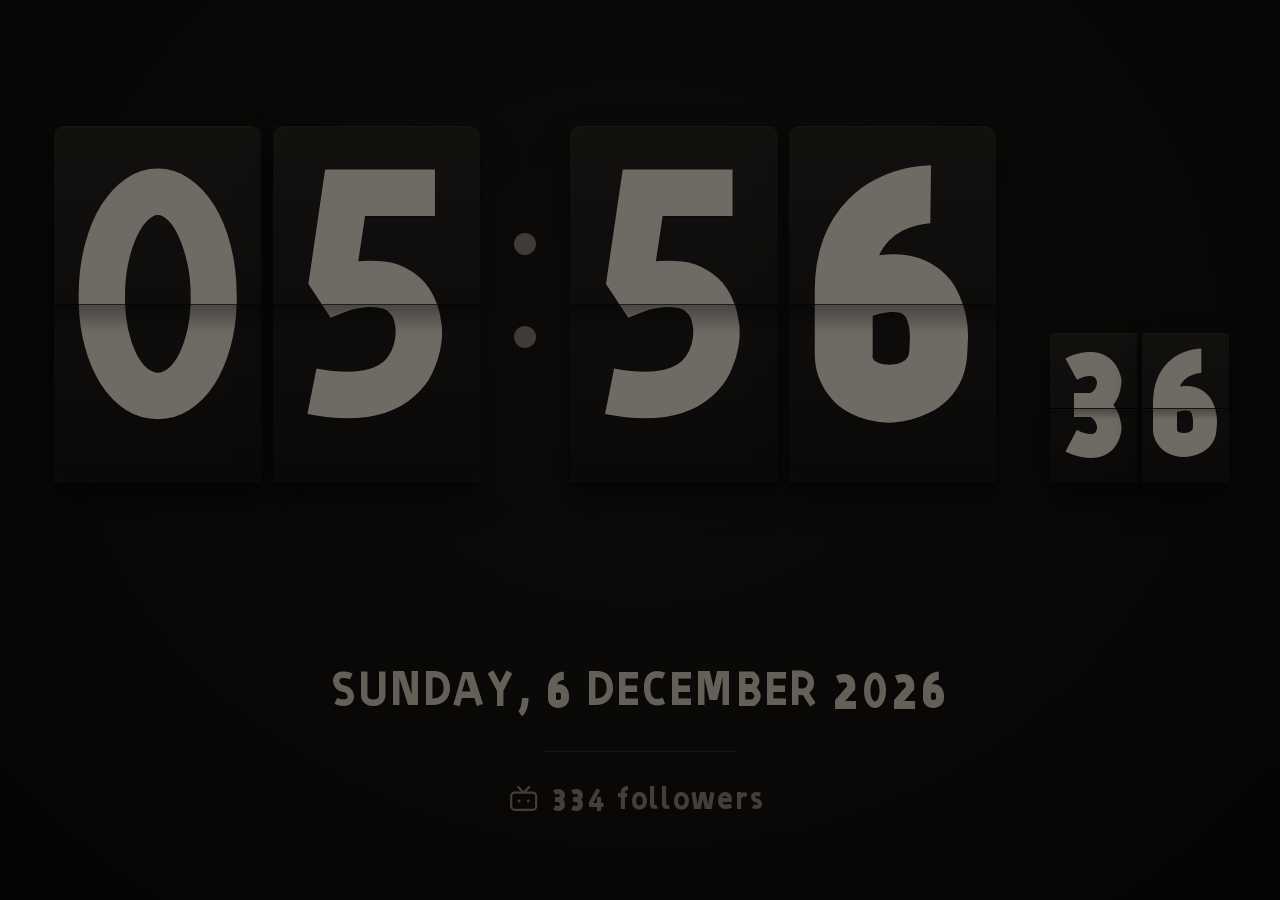
==== commit 24a6718a: "Keep only the charcoal face, and set both languages in 喜脉体 Light, pixel and clay are gone, along wit" ====
--- a/index.html
+++ b/index.html
@@ -1,5 +1,5 @@
 <!doctype html>
-<html lang="zh-CN">
+<html lang="en">
 <head>
 <meta charset="utf-8">
 <title>Clock</title>
@@ -19,7 +19,6 @@
     <div class="board-inner">
       <div class="wrap" id="wrap">
 
-        <div class="case" id="case"></div>
         <div class="clock" id="clock" role="img" aria-label=""></div>
 
         <div class="info" id="info">
@@ -50,7 +49,6 @@
   </div>
 
   <div class="hint" id="hint"></div>
-  <div class="toast" id="toast" aria-live="polite"></div>
   <div class="dim" id="dim" aria-hidden="true"></div>
   <video class="awake" id="awake" src="keep-awake.mp4" muted loop playsinline webkit-playsinline autoplay preload="auto" aria-hidden="true"></video>
   <div class="sr-only" id="sr" aria-live="polite"></div>
--- a/styles.css
+++ b/styles.css
@@ -1,37 +1,9 @@
-/* Rajdhani (SIL OFL, see fonts/OFL.txt) — subset to ASCII, shipped as WOFF
-   because iOS 9 cannot read WOFF2. Self-hosted so the iPad renders exactly what
-   the desktop preview shows. */
-@font-face {
-  font-family: "Rajdhani";
-  src: url("fonts/rajdhani-500.woff") format("woff");
-  font-weight: 500;
-  font-style: normal;
-}
-@font-face {
-  font-family: "Rajdhani";
-  src: url("fonts/rajdhani-600.woff") format("woff");
-  font-weight: 600;
-  font-style: normal;
-}
-
-/* The Chinese face of the dark theme, in the two families robodiag.cn sets:
-   Ubuntu for the digits and the Latin, Alibaba PuHuiTi for the Chinese. Both
-   are subsets of the files the site serves; licences beside them in fonts/.
-   WOFF first for iOS 9, WOFF2 for everything else. */
-@font-face {
-  font-family: "Ubuntu";
-  src: url("fonts/ubuntu-700.woff2") format("woff2"),
-       url("fonts/ubuntu-700.woff") format("woff");
-  font-weight: 700;
-  font-style: normal;
-}
-@font-face {
-  font-family: "Ubuntu";
-  src: url("fonts/ubuntu-400.woff2") format("woff2"),
-       url("fonts/ubuntu-400.woff") format("woff");
-  font-weight: 400;
-  font-style: normal;
-}
+/* 字制区喜脉体 (ZiZhiQu XiMaiTi) — the display face robodiag.cn titles its pages
+   and its wordmark with, and the face this clock sets both languages in. It
+   carries its own Latin, so the time, the date and the small print are one hand
+   in English and in Chinese alike. The file is a 149-glyph subset: everything
+   this clock can print, plus ASCII. Rebuilt by tools/make-zh-fonts.sh; licence
+   in fonts/LICENSE-ximaiti.txt. WOFF first for iOS 9, WOFF2 for the rest. */
 @font-face {
   font-family: "XiMaiTi";
   src: url("fonts/ximaiti-400.woff2") format("woff2"),
@@ -47,6 +19,24 @@
   src: url("fonts/ximaiti-400.woff2") format("woff2"),
        url("fonts/ximaiti-400.woff") format("woff");
   font-weight: 700;
+  font-style: normal;
+}
+
+/* Ubuntu is the site's Latin face and stays behind 喜脉体 in every stack, so a
+   character outside the subset still lands on a face that belongs to the same
+   page. */
+@font-face {
+  font-family: "Ubuntu";
+  src: url("fonts/ubuntu-700.woff2") format("woff2"),
+       url("fonts/ubuntu-700.woff") format("woff");
+  font-weight: 700;
+  font-style: normal;
+}
+@font-face {
+  font-family: "Ubuntu";
+  src: url("fonts/ubuntu-400.woff2") format("woff2"),
+       url("fonts/ubuntu-400.woff") format("woff");
+  font-weight: 400;
   font-style: normal;
 }
 
@@ -178,9 +168,9 @@
   width: 100%;
   text-align: center;
   color: #f4ecdd;
-  font-family: "Rajdhani", "Menlo", "SF Mono", "DejaVu Sans Mono", monospace;
-  font-weight: 600;
-  letter-spacing: 0.01em;
+  font-family: "XiMaiTi", "Ubuntu", "PingFang SC", "Microsoft YaHei", sans-serif;
+  font-weight: 700;
+  letter-spacing: 0;
   text-shadow: 0 1px 0 rgba(0, 0, 0, 0.35);
 }
 
@@ -312,12 +302,6 @@
   pointer-events: none;
 }
 
-body.theme-light .facet.bot:after,
-body.theme-light .facet.leaf-bot:after {
-  background-image: -webkit-linear-gradient(top, rgba(90, 74, 48, 0.16), rgba(90, 74, 48, 0));
-  background-image: linear-gradient(to bottom, rgba(90, 74, 48, 0.16), rgba(90, 74, 48, 0));
-}
-
 /* colon */
 .colon {
   position: relative;
@@ -345,10 +329,10 @@
   display: inline-block;
   vertical-align: bottom;
   color: #8d8477;
-  font-family: "Avenir Next", "Avenir", "Helvetica Neue", Helvetica, Arial, sans-serif;
+  font-family: "XiMaiTi", "Ubuntu", "PingFang SC", "Microsoft YaHei", sans-serif;
   font-size: 12px;
-  font-weight: 500;
-  letter-spacing: 0.18em;
+  font-weight: 400;
+  letter-spacing: 0;
   text-transform: uppercase;
 }
 
@@ -364,10 +348,10 @@
 
 .date {
   color: #ded4c3;
-  font-family: "Rajdhani", "Songti SC", "STSong", serif;
-  font-weight: 500;
+  font-family: "XiMaiTi", "Ubuntu", "PingFang SC", "Microsoft YaHei", sans-serif;
+  font-weight: 400;
   text-transform: uppercase;
-  letter-spacing: 0.18em;
+  letter-spacing: 0.04em;
   text-shadow: 0 1px 0 rgba(0, 0, 0, 0.3);
 }
 
@@ -380,11 +364,10 @@
 
 .meta {
   color: #928a7d;
-  font-family: "Rajdhani", "Menlo", "SF Mono", sans-serif;
-  font-weight: 500;
+  font-family: "XiMaiTi", "Ubuntu", "PingFang SC", "Microsoft YaHei", sans-serif;
+  font-weight: 400;
   font-size: 12px;
-  font-weight: 500;
-  letter-spacing: 0.16em;
+  letter-spacing: 0.04em;
   line-height: 1.5;
   text-transform: uppercase;
   white-space: nowrap;
@@ -474,14 +457,6 @@
 .quote.up .qchange { color: #c0705f; }
 .quote.down .qchange { color: #79a883; }
 
-body.theme-light .quote.up .qchange,
-body.theme-clay .quote.up .qchange { color: #b0503f; }
-body.theme-light .quote.down .qchange,
-body.theme-clay .quote.down .qchange { color: #4c7c5b; }
-
-body.theme-pixel .quote.up .qchange { color: #c47a68; }
-body.theme-pixel .quote.down .qchange { color: #7c9b74; }
-
 .note {
   display: inline-block;
   vertical-align: middle;
@@ -502,10 +477,10 @@
   bottom: 2.5%;
   text-align: center;
   color: #7d7466;
-  font-family: "Rajdhani", "Menlo", monospace;
+  font-family: "XiMaiTi", "Ubuntu", "PingFang SC", "Microsoft YaHei", sans-serif;
   font-size: 15px;
-  font-weight: 500;
-  letter-spacing: 0.2em;
+  font-weight: 400;
+  letter-spacing: 0.02em;
   text-transform: uppercase;
   opacity: 0;
   pointer-events: none;
@@ -515,28 +490,6 @@
 }
 
 .hint.show { opacity: 0.85; }
-
-/* The theme name, for a moment after a swipe. */
-.toast {
-  position: absolute;
-  left: 0;
-  right: 0;
-  top: 6%;
-  text-align: center;
-  color: #cfc6b8;
-  font-family: "Rajdhani", "Menlo", monospace;
-  font-weight: 600;
-  font-size: 15px;
-  letter-spacing: 0.24em;
-  text-transform: uppercase;
-  opacity: 0;
-  pointer-events: none;
-  -webkit-transition: opacity 0.4s ease;
-  transition: opacity 0.4s ease;
-  z-index: 18;
-}
-
-.toast.show { opacity: 0.9; }
 
 #dim {
   position: absolute;
@@ -567,327 +520,3 @@
   clip: rect(0 0 0 0);
   white-space: nowrap;
 }
-
-/* ---------------------------------------------------------------
-   Light theme
-   --------------------------------------------------------------- */
-
-body.theme-light {
-  color: #6d6558;
-  background: #efe9dd;
-  background-image: -webkit-radial-gradient(50% 38%, #faf6ee 0%, #efe9dd 60%, #e3dccd 100%);
-  background-image: radial-gradient(ellipse at 50% 38%, #faf6ee 0%, #efe9dd 60%, #e3dccd 100%);
-}
-
-body.theme-light .unit {
-  background: #efe9dd;
-  box-shadow: 0 18px 38px rgba(70, 58, 40, 0.16), 0 1px 2px rgba(70, 58, 40, 0.14);
-}
-
-body.theme-light .facet.top,
-body.theme-light .facet.leaf-top {
-  background-image: -webkit-linear-gradient(top, #fffdf8 0%, #f2ebdf 100%);
-  background-image: linear-gradient(to bottom, #fffdf8 0%, #f2ebdf 100%);
-  box-shadow: inset 0 -1px 0 rgba(0, 0, 0, 0.04), inset 0 1px 0 rgba(255, 255, 255, 0.9);
-}
-
-body.theme-light .facet.bot,
-body.theme-light .facet.leaf-bot {
-  background-image: -webkit-linear-gradient(top, #ece4d6 0%, #e0d7c6 100%);
-  background-image: linear-gradient(to bottom, #ece4d6 0%, #e0d7c6 100%);
-  box-shadow: inset 0 1px 0 rgba(255, 255, 255, 0.6);
-}
-
-body.theme-light .facet span {
-  color: #23201b;
-  text-shadow: 0 1px 0 rgba(255, 255, 255, 0.5);
-}
-
-body.theme-light .seam {
-  background: rgba(120, 105, 82, 0.28);
-  box-shadow: 0 1px 0 rgba(255, 255, 255, 0.5);
-}
-
-body.theme-light .colon i { background: #a99d87; }
-
-body.lang-zh .meta { letter-spacing: 0.1em; }
-body.lang-zh .wdesc { letter-spacing: 0.04em; }
-body.lang-zh .date { letter-spacing: 0.04em; }
-
-/* ---------------------------------------------------------------
-   The Chinese face of the dark theme
-
-   When the clock runs in Chinese, dark is set in 字制区喜脉体, the display face
-   robodiag.cn sets its titles in — the digits included, because that face
-   carries its own Latin. Ubuntu stays behind it for anything the subset lacks.
-   Only dark: light, pixel and clay keep their own faces.
-   --------------------------------------------------------------- */
-
-body.theme-dark.lang-zh,
-body.theme-dark.lang-zh .facet span,
-body.theme-dark.lang-zh .date,
-body.theme-dark.lang-zh .meta,
-body.theme-dark.lang-zh .period,
-body.theme-dark.lang-zh .hint,
-body.theme-dark.lang-zh .toast {
-  font-family: "XiMaiTi", "Ubuntu", "PingFang SC", "Microsoft YaHei", sans-serif;
-  letter-spacing: 0;
-}
-
-body.theme-dark.lang-zh .facet span {
-  font-weight: 700;
-  text-shadow: 0 1px 0 rgba(0, 0, 0, 0.3);
-}
-
-body.theme-dark.lang-zh .date {
-  font-weight: 400;
-  letter-spacing: 0.02em;
-}
-
-body.theme-dark.lang-zh .meta,
-body.theme-dark.lang-zh .period,
-body.theme-dark.lang-zh .hint,
-body.theme-dark.lang-zh .toast {
-  font-weight: 400;
-}
-body.theme-light .date { color: #2c2721; text-shadow: none; }
-body.theme-light .rule { background: rgba(70, 58, 40, 0.16); }
-body.theme-light .meta { color: #837866; }
-body.theme-light .sep { color: rgba(70, 58, 40, 0.3); }
-body.theme-light .period { color: #837866; }
-
-/* ---------------------------------------------------------------
-   Pixel faces
-
-   Monocraft (SIL OFL, see fonts/OFL-monocraft.txt) sets every
-   string. 'pixel' is drawn from the Twemco QT-30: a moulded case
-   with a bright rim, inset plates with a hairline seam and hinge
-   tabs, white caps on charcoal. 'clay' stays a flat block print.
-   --------------------------------------------------------------- */
-
-@font-face {
-  font-family: "Monocraft";
-  src: url("fonts/monocraft-400.woff") format("woff");
-  font-weight: 400;
-  font-style: normal;
-}
-
-body.pix .facet span {
-  font-family: "Monocraft", "Rajdhani", monospace;
-  font-weight: 400;
-  letter-spacing: 0;
-}
-
-body.pix .date {
-  font-family: "Monocraft", "Rajdhani", "Songti SC", "STSong", serif;
-  font-weight: 400;
-  letter-spacing: 0;
-  text-shadow: none;
-}
-
-body.pix .meta,
-body.pix .period,
-body.pix .hint,
-body.pix .toast {
-  font-family: "Monocraft", "Rajdhani", "Menlo", monospace;
-  font-weight: 400;
-  letter-spacing: 0;
-}
-
-/* A 9x9 mark is one em wide, so its cells are a third of the pixel face's
-   grid and land on whole pixels. */
-body.pix .wicon,
-body.pix .ficon {
-  width: 1em;
-  height: 1em;
-  vertical-align: -0.12em;
-}
-
-/* The case is measured to the cards in layout(); only the pixel theme
-   wears one. It lives inside .wrap so the drift carries it too. */
-.case {
-  position: absolute;
-  display: none;
-}
-
-/* ---------------------------------------------------------------
-   pixel — the Twemco
-   --------------------------------------------------------------- */
-
-body.theme-pixel {
-  color: #b6b1a6;
-  background-color: #121110;
-  background-image: none;
-}
-
-body.theme-pixel .case {
-  display: block;
-  background: #1d1c1a;
-  box-shadow:
-    0 18px 40px rgba(0, 0, 0, 0.5),
-    0 2px 5px rgba(0, 0, 0, 0.45),
-    inset 0 0 0 1px #403c37,
-    inset 0 1px 0 rgba(255, 255, 255, 0.09),
-    inset 0 0 0 9px rgba(0, 0, 0, 0.18),
-    inset 0 0 0 10px rgba(255, 255, 255, 0.04);
-}
-
-/* The plates float in the housing on their own shadow, so the case reads
-   as a moulding and not as a rectangle drawn behind the cards. */
-body.theme-pixel .unit {
-  background: #1c1b19;
-  box-shadow: 0 6px 14px rgba(0, 0, 0, 0.32);
-}
-
-body.theme-pixel .facet.top,
-body.theme-pixel .facet.leaf-top {
-  background-image: none;
-  background-color: #2c2b29;
-  box-shadow: inset 0 1px 0 rgba(255, 255, 255, 0.09);
-}
-
-body.theme-pixel .facet.bot,
-body.theme-pixel .facet.leaf-bot {
-  background-image: none;
-  background-color: #1c1b19;
-  box-shadow: inset 0 1px 0 rgba(0, 0, 0, 0.5);
-}
-
-body.theme-pixel .facet.top:after {
-  background-image: none;
-  background-color: rgba(0, 0, 0, 0.2);
-  height: 5px;
-}
-
-body.theme-pixel .facet.bot:after,
-body.theme-pixel .facet.leaf-bot:after {
-  background-image: none;
-  background-color: rgba(0, 0, 0, 0.12);
-  height: 5px;
-}
-
-/* The hinge: a dark hairline across the plate with the two little tabs
-   that hold the flap at either edge. This is the Twemco signature. */
-body.theme-pixel .seam {
-  height: 2px;
-  margin-top: -1px;
-  background: #070706;
-  box-shadow: 0 1px 0 rgba(255, 255, 255, 0.07);
-}
-
-body.theme-pixel .seam:before,
-body.theme-pixel .seam:after {
-  content: "";
-  position: absolute;
-  top: -4px;
-  width: 4px;
-  height: 10px;
-  background: #070706;
-  border-radius: 1px;
-  box-shadow: 0 1px 0 rgba(255, 255, 255, 0.06);
-}
-
-body.theme-pixel .seam:before { left: 3px; }
-body.theme-pixel .seam:after { right: 3px; }
-
-body.theme-pixel .facet span {
-  color: #e8e4db;
-  text-shadow: 0 1px 0 rgba(0, 0, 0, 0.35);
-}
-
-/* Seconds are the small cards at the right: same plate, quieter ink, and
-   no hinge pins — at that size the tabs stop reading as hardware. */
-body.theme-pixel .secs .facet span { color: #bab5ab; }
-
-body.theme-pixel .secs .seam:before,
-body.theme-pixel .secs .seam:after { display: none; }
-
-body.theme-pixel .secs .seam { box-shadow: none; }
-
-body.theme-pixel .colon i {
-  background: #4a4741;
-  border-radius: 0;
-  box-shadow: none;
-}
-
-body.theme-pixel .date { color: #ded9cd; }
-body.theme-pixel .meta { color: #8b867c; }
-body.theme-pixel .period { color: #8b867c; }
-body.theme-pixel .rule { height: 1px; background: rgba(232, 228, 219, 0.16); }
-body.theme-pixel .sep { color: rgba(255, 255, 255, 0.2); }
-body.theme-pixel .hint { color: #7b766c; }
-body.theme-pixel .toast { color: #ded9cd; }
-
-/* ---------------------------------------------------------------
-   clay — paper and terracotta, a flat block print on a grid
-   --------------------------------------------------------------- */
-
-body.theme-clay {
-  color: #4a443b;
-  background-color: #f1efe7;
-  background-image:
-    -webkit-linear-gradient(top, rgba(70, 58, 40, 0.045) 0, rgba(70, 58, 40, 0.045) 1px, rgba(70, 58, 40, 0) 1px, rgba(70, 58, 40, 0) 8px),
-    -webkit-linear-gradient(left, rgba(70, 58, 40, 0.045) 0, rgba(70, 58, 40, 0.045) 1px, rgba(70, 58, 40, 0) 1px, rgba(70, 58, 40, 0) 8px);
-  background-image:
-    linear-gradient(to bottom, rgba(70, 58, 40, 0.045) 0, rgba(70, 58, 40, 0.045) 1px, transparent 1px, transparent 8px),
-    linear-gradient(to right, rgba(70, 58, 40, 0.045) 0, rgba(70, 58, 40, 0.045) 1px, transparent 1px, transparent 8px);
-}
-
-body.theme-clay .unit {
-  background: #cf6f50;
-  box-shadow: 0 6px 0 rgba(120, 60, 40, 0.22);
-}
-
-body.theme-clay .facet.top,
-body.theme-clay .facet.leaf-top {
-  background-image: none;
-  background-color: #dd8062;
-  box-shadow: inset 4px 4px 0 #f0a487, inset -4px 0 0 #a04d31;
-}
-
-body.theme-clay .facet.bot,
-body.theme-clay .facet.leaf-bot {
-  background-image: none;
-  background-color: #cd6c4d;
-  box-shadow: inset 4px 0 0 #e08f72, inset -4px -4px 0 #a04d31;
-}
-
-body.theme-clay .facet.top:after {
-  background-image: none;
-  background-color: rgba(0, 0, 0, 0.16);
-  height: 8px;
-}
-
-body.theme-clay .facet.bot:after,
-body.theme-clay .facet.leaf-bot:after {
-  background-image: none;
-  background-color: rgba(0, 0, 0, 0.14);
-  height: 8px;
-}
-
-body.theme-clay .seam {
-  height: 3px;
-  margin-top: -1.5px;
-  background: #9c4a2f;
-  box-shadow: 0 3px 0 rgba(255, 255, 255, 0.35);
-}
-
-body.theme-clay .facet span {
-  color: #fbf6ec;
-  text-shadow: 0.033em 0.033em 0 rgba(90, 35, 20, 0.45);
-}
-
-body.theme-clay .colon i {
-  border-radius: 0;
-  background: #b5532f;
-  box-shadow: 3px 3px 0 rgba(0, 0, 0, 0.35);
-}
-
-body.theme-clay .rule { height: 3px; background: rgba(181, 83, 47, 0.45); }
-body.theme-clay .date { color: #201e1a; text-shadow: 3px 3px 0 rgba(217, 119, 87, 0.3); }
-body.theme-clay .meta { color: #6f675b; }
-body.theme-clay .period { color: #6f675b; }
-body.theme-clay .hint { color: #8a8175; }
-body.theme-clay .sep { color: rgba(70, 58, 40, 0.3); }
-body.theme-clay .toast { color: #b5532f; }
-
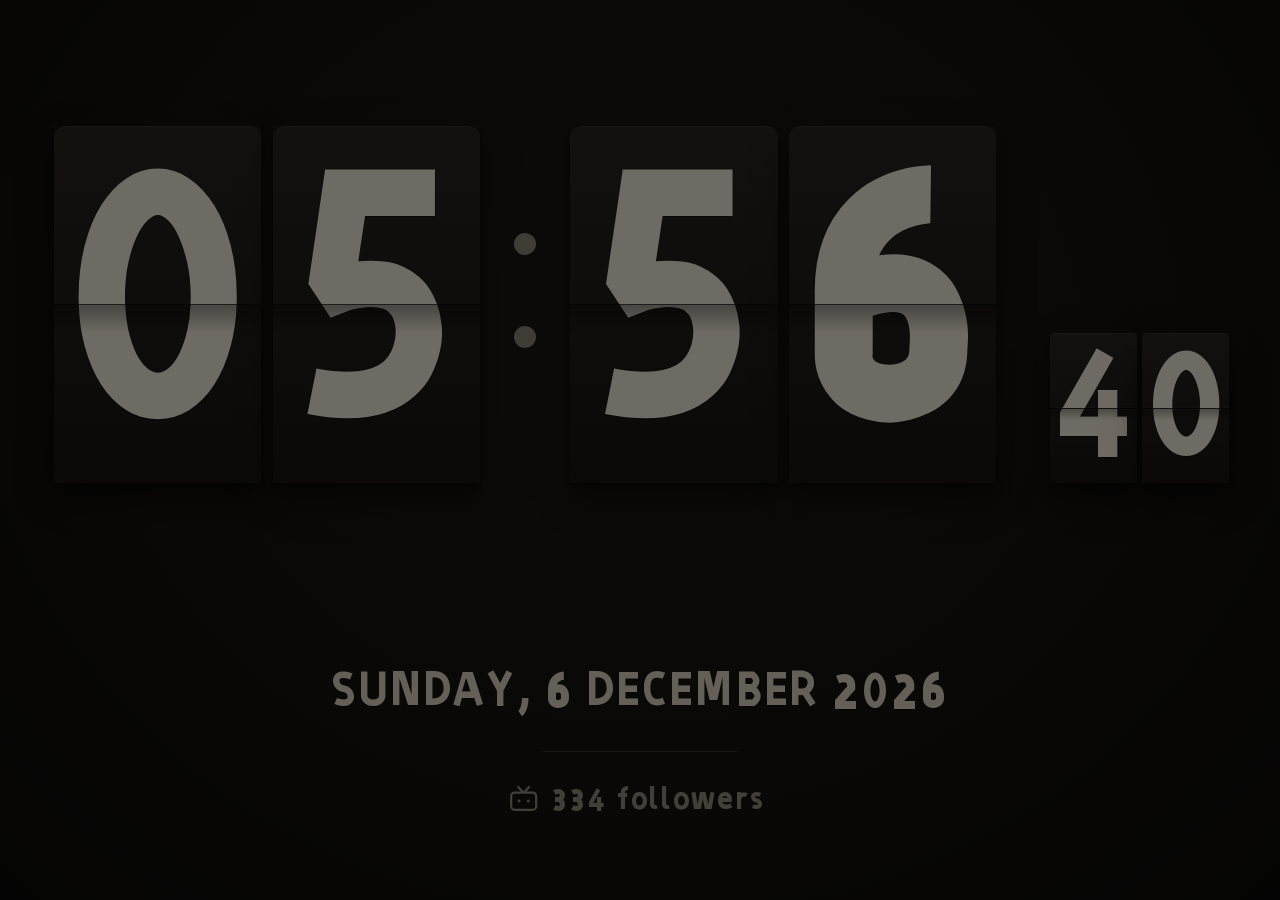
==== commit 184b4563: "A swipe opens a music box: the time, a brass comb, and a waltz A horizontal swipe across the glass d" ====
--- a/index.html
+++ b/index.html
@@ -48,12 +48,37 @@
     </div>
   </div>
 
+  <div class="box" id="box" aria-hidden="true">
+    <div class="box-veil"></div>
+    <div class="box-slot">
+      <div class="box-card" id="boxcard">
+        <span class="box-kicker" id="boxkicker">Music box</span>
+        <div class="box-clock"><span class="box-hhmm" id="boxtime">--:--</span><span class="box-ss" id="boxsecs">--</span><span class="box-period" id="boxperiod"></span></div>
+        <div class="box-when" id="boxwhen"></div>
+        <div class="box-stage">
+          <div class="box-case">
+            <div class="box-well">
+              <div class="box-drum"><div class="box-pins" id="boxpins"></div></div>
+              <div class="box-comb" id="boxcomb"></div>
+            </div>
+          </div>
+          <div class="box-key"><i></i></div>
+        </div>
+        <div class="box-foot">
+          <span class="box-tune" id="boxtune">Music box</span>
+          <span class="box-close" id="boxclose">Swipe across to close</span>
+        </div>
+      </div>
+    </div>
+  </div>
+
   <div class="hint" id="hint"></div>
   <div class="dim" id="dim" aria-hidden="true"></div>
   <video class="awake" id="awake" src="keep-awake.mp4" muted loop playsinline webkit-playsinline autoplay preload="auto" aria-hidden="true"></video>
   <div class="sr-only" id="sr" aria-live="polite"></div>
 
   <script src="config.js"></script>
+  <script src="melody.js"></script>
   <script src="app.js"></script>
 </body>
 </html>
--- a/styles.css
+++ b/styles.css
@@ -1,7 +1,7 @@
 /* 字制区喜脉体 (ZiZhiQu XiMaiTi) — the display face robodiag.cn titles its pages
    and its wordmark with, and the face this clock sets both languages in. It
    carries its own Latin, so the time, the date and the small print are one hand
-   in English and in Chinese alike. The file is a 149-glyph subset: everything
+   in English and in Chinese alike. The file is a 164-glyph subset: everything
    this clock can print, plus ASCII. Rebuilt by tools/make-zh-fonts.sh; licence
    in fonts/LICENSE-ximaiti.txt. WOFF first for iOS 9, WOFF2 for the rest. */
 @font-face {
@@ -520,3 +520,376 @@
   clip: rect(0 0 0 0);
   white-space: nowrap;
 }
+
+/* ---------------------------------------------------------------
+   The music box — a swipe across the glass brings it up
+
+   One card: the time at the top, a mechanical box drawn under it.
+   The drum is a brass barrel whose pins travel past a graded comb;
+   a winding key turns at the case's side, and the tooth under each
+   note flashes as it is plucked. Everything inside the card is
+   sized in em, so layout() only sets the card's width and one
+   font size.
+   --------------------------------------------------------------- */
+
+.box {
+  position: absolute;
+  top: 0; left: 0; right: 0; bottom: 0;
+  display: table;
+  width: 100%;
+  height: 100%;
+  opacity: 0;
+  visibility: hidden;
+  z-index: 19;               /* under #dim, so night dimming covers it too */
+  -webkit-transition: opacity 0.55s ease, visibility 0s linear 0.55s;
+  transition: opacity 0.55s ease, visibility 0s linear 0.55s;
+}
+
+.box.on {
+  opacity: 1;
+  visibility: visible;
+  -webkit-transition: opacity 0.55s ease, visibility 0s;
+  transition: opacity 0.55s ease, visibility 0s;
+}
+
+.box-veil {
+  position: absolute;
+  top: 0; left: 0; right: 0; bottom: 0;
+  background-color: #070605;
+  background-image: -webkit-radial-gradient(50% 44%, rgba(56, 46, 35, 0.97) 0%, rgba(8, 7, 6, 0.99) 66%);
+  background-image: radial-gradient(ellipse at 50% 44%, rgba(56, 46, 35, 0.97) 0%, rgba(8, 7, 6, 0.99) 66%);
+}
+
+.box-slot {
+  display: table-cell;
+  vertical-align: middle;
+  text-align: center;
+  position: relative;
+}
+
+.box-card {
+  display: inline-block;
+  position: relative;
+  text-align: center;
+  padding: 2.3em 2.7em 1.9em;
+  border: 1px solid rgba(214, 192, 152, 0.14);
+  border-radius: 3px;
+  color: #e9dec9;
+  font-family: "XiMaiTi", "Ubuntu", "PingFang SC", "Microsoft YaHei", sans-serif;
+  background-color: #141210;
+  background-image: -webkit-linear-gradient(top, #1b1815 0%, #100e0d 100%);
+  background-image: linear-gradient(to bottom, #1b1815 0%, #100e0d 100%);
+  box-shadow: 0 2.4em 5em rgba(0, 0, 0, 0.6), inset 0 1px 0 rgba(255, 255, 255, 0.05);
+}
+
+.box-kicker {
+  display: block;
+  font-size: 0.74em;
+  letter-spacing: 0.42em;
+  text-indent: 0.42em;
+  text-transform: uppercase;
+  color: #8b8069;
+}
+
+/* the time, with the seconds riding at its shoulder */
+.box-clock {
+  display: block;
+  margin: 0.42em 0 0;
+  white-space: nowrap;
+}
+
+.box-hhmm {
+  font-size: 4.6em;
+  font-weight: 700;
+  line-height: 1;
+  letter-spacing: 0.01em;
+  color: #f6efdf;
+}
+
+.box-ss {
+  display: inline-block;
+  margin-left: 0.42em;
+  font-size: 1.15em;
+  line-height: 1;
+  vertical-align: top;
+  padding-top: 0.55em;
+  color: #968b76;
+}
+
+.box-period {
+  display: inline-block;
+  margin-left: 0.5em;
+  font-size: 0.92em;
+  letter-spacing: 0.16em;
+  vertical-align: top;
+  padding-top: 0.9em;
+  color: #968b76;
+}
+
+.box-when {
+  display: block;
+  margin-top: 0.3em;
+  font-size: 0.88em;
+  letter-spacing: 0.14em;
+  text-indent: 0.14em;
+  text-transform: uppercase;
+  color: #8c8270;
+}
+
+/* Chinese sets its own tracking: the wide letterspacing that suits a Latin
+   label crowds a line of Chinese. */
+body.lang-zh .box-kicker {
+  font-size: 0.88em;
+  letter-spacing: 0.16em;
+  text-indent: 0.16em;
+}
+
+body.lang-zh .box-close {
+  font-size: 0.82em;
+  letter-spacing: 0.14em;
+  text-indent: 0.14em;
+}
+
+/* ---- the box itself ---- */
+
+.box-stage {
+  position: relative;
+  height: 10.6em;
+  margin: 1.5em 0 0;
+}
+
+/* the case: dark walnut with a brass rim and two corner screws */
+.box-case {
+  position: absolute;
+  left: 2%; right: 2%;
+  top: 0; bottom: 0;
+  border-radius: 0.3em;
+  background-color: #2a221a;
+  background-image:
+    -webkit-repeating-linear-gradient(90deg, rgba(255, 232, 190, 0.022) 0px, rgba(255, 232, 190, 0.022) 1px, rgba(0, 0, 0, 0.05) 1px, rgba(0, 0, 0, 0.05) 4px),
+    -webkit-linear-gradient(top, #3a2f23 0%, #241d16 46%, #17120e 100%);
+  background-image:
+    repeating-linear-gradient(90deg, rgba(255, 232, 190, 0.022) 0, rgba(255, 232, 190, 0.022) 1px, rgba(0, 0, 0, 0.05) 1px, rgba(0, 0, 0, 0.05) 4px),
+    linear-gradient(to bottom, #3a2f23 0%, #241d16 46%, #17120e 100%);
+  box-shadow:
+    inset 0 0 0 1px rgba(206, 176, 122, 0.26),
+    inset 0 0.14em 0.2em rgba(255, 236, 200, 0.08),
+    inset 0 -0.1em 0.2em rgba(0, 0, 0, 0.6),
+    0 0.75em 1.5em rgba(0, 0, 0, 0.6);
+}
+
+.box-case:before,
+.box-case:after {
+  content: "";
+  position: absolute;
+  top: 0.5em;
+  width: 0.22em;
+  height: 0.22em;
+  border-radius: 50%;
+  background-image: -webkit-radial-gradient(35% 30%, #e6d0a0 0%, #a98a53 60%, #4a3a22 100%);
+  background-image: radial-gradient(circle at 35% 30%, #e6d0a0 0%, #a98a53 60%, #4a3a22 100%);
+  box-shadow: 0 0.05em 0.08em rgba(0, 0, 0, 0.6);
+}
+
+.box-case:before { left: 0.55em; }
+.box-case:after { right: 0.55em; }
+
+/* A soft shadow pooled under the drum, so it sits in the case rather than
+   floating on it. */
+.box-well {
+  position: absolute;
+  left: 4%; right: 4%;
+  top: 7%; bottom: 8%;
+  border-radius: 0.18em;
+  overflow: hidden;
+  background-color: #090807;
+  background-image:
+    -webkit-radial-gradient(50% 116%, rgba(176, 128, 66, 0.30) 0%, rgba(0, 0, 0, 0) 56%),
+    -webkit-radial-gradient(50% 34%, rgba(0, 0, 0, 0) 40%, rgba(0, 0, 0, 0.55) 100%);
+  background-image:
+    radial-gradient(ellipse at 50% 116%, rgba(176, 128, 66, 0.30) 0%, rgba(0, 0, 0, 0) 56%),
+    radial-gradient(ellipse at 50% 34%, rgba(0, 0, 0, 0) 40%, rgba(0, 0, 0, 0.55) 100%);
+  box-shadow: inset 0 0 1.1em rgba(0, 0, 0, 0.95), inset 0 0.08em 0.2em rgba(0, 0, 0, 0.8);
+}
+
+.box-well:after {
+  content: "";
+  position: absolute;
+  left: 0; right: 0;
+  top: 44%;
+  height: 1.4em;
+  pointer-events: none;
+  background-image: -webkit-linear-gradient(top, rgba(0, 0, 0, 0.55), rgba(0, 0, 0, 0));
+  background-image: linear-gradient(to bottom, rgba(0, 0, 0, 0.55), rgba(0, 0, 0, 0));
+}
+
+/* the drum: a brass barrel, its ends running behind the case walls */
+.box-drum {
+  position: absolute;
+  left: -3%; right: -3%;
+  top: 4%;
+  height: 40%;
+  overflow: hidden;
+  border-radius: 0.45em;
+  background-image: -webkit-linear-gradient(top,
+    #2b2015 0%, #6b542f 11%, #ab8845 24%, #dcc08a 34%,
+    #b8964f 47%, #8a6c38 66%, #60492a 84%, #43331d 100%);
+  background-image: linear-gradient(to bottom,
+    #2b2015 0%, #6b542f 11%, #ab8845 24%, #dcc08a 34%,
+    #b8964f 47%, #8a6c38 66%, #60492a 84%, #43331d 100%);
+  box-shadow:
+    inset 0 0.06em 0.1em rgba(255, 244, 216, 0.28),
+    inset 0 -0.1em 0.14em rgba(0, 0, 0, 0.55),
+    0 0.14em 0.28em rgba(0, 0, 0, 0.6);
+}
+
+/* Two copies of the pattern fill the layer, so the loop has no seam. */
+.box-pins {
+  position: absolute;
+  top: 0; left: 0;
+  width: 200%;
+  height: 100%;
+}
+
+.box-pins i {
+  position: absolute;
+  display: block;
+  width: 0.26em;
+  height: 0.26em;
+  margin: -0.13em 0 0 -0.13em;
+  border-radius: 50%;
+  background: #fbf0d4;
+  box-shadow: 0 0 0.18em rgba(255, 228, 172, 0.9), 0 0.03em 0.04em rgba(0, 0, 0, 0.7);
+}
+
+.box.on .box-pins {
+  -webkit-animation: drumTurn 14s linear infinite;
+  animation: drumTurn 14s linear infinite;
+}
+
+@-webkit-keyframes drumTurn {
+  from { -webkit-transform: translate3d(0, 0, 0); }
+  to   { -webkit-transform: translate3d(-50%, 0, 0); }
+}
+@keyframes drumTurn {
+  from { transform: translate3d(0, 0, 0); }
+  to   { transform: translate3d(-50%, 0, 0); }
+}
+
+/* the comb: one tooth per pitch, filed long at the bass end, on a steel base */
+.box-comb {
+  position: absolute;
+  left: 3%; right: 3%;
+  bottom: 3.5%;
+  height: 50%;
+  border-bottom: 0.5em solid #3a352d;
+  box-shadow: 0 0.1em 0.2em rgba(0, 0, 0, 0.7);
+}
+
+.box-comb i {
+  position: absolute;
+  bottom: 0;
+  width: 2.2%;
+  border-radius: 0.06em 0.06em 0 0;
+  background-image: -webkit-linear-gradient(top, #b2a288 0%, #7a6d5b 30%, #35302a 100%);
+  background-image: linear-gradient(to bottom, #b2a288 0%, #7a6d5b 30%, #35302a 100%);
+  -webkit-transition: box-shadow 0.28s ease;
+  transition: box-shadow 0.28s ease;
+}
+
+.box-comb i.hit {
+  background-image: -webkit-linear-gradient(top, #fffaea 0%, #f0d79c 34%, #8a6c38 100%);
+  background-image: linear-gradient(to bottom, #fffaea 0%, #f0d79c 34%, #8a6c38 100%);
+  box-shadow: 0 0 0.6em rgba(255, 222, 152, 0.85), 0 0 0.1em rgba(255, 240, 200, 0.9);
+}
+
+/* the winding key: a shaft out of the case wall, and a brass handle on its end
+   that turns with the drum */
+.box-stage:after {
+  content: "";
+  position: absolute;
+  right: 1%;
+  top: 23.5%;
+  width: 2.2em;
+  height: 0.34em;
+  border-radius: 0.17em;
+  background-image: -webkit-linear-gradient(top, #cbb07a 0%, #7d6238 65%, #46351e 100%);
+  background-image: linear-gradient(to bottom, #cbb07a 0%, #7d6238 65%, #46351e 100%);
+  box-shadow: 0 0.08em 0.16em rgba(0, 0, 0, 0.55);
+}
+
+.box-key {
+  position: absolute;
+  right: -2.2em;
+  top: 21%;
+  width: 2.3em;
+  height: 0.44em;
+}
+
+.box-key i {
+  display: block;
+  width: 100%;
+  height: 100%;
+  border-radius: 0.22em;
+  background-image: -webkit-linear-gradient(top, #e6cf9c 0%, #b3945b 45%, #6d5530 100%);
+  background-image: linear-gradient(to bottom, #e6cf9c 0%, #b3945b 45%, #6d5530 100%);
+  box-shadow: inset 0 0 0 1px rgba(0, 0, 0, 0.25), 0 0.1em 0.2em rgba(0, 0, 0, 0.5);
+}
+
+/* the two eyes of the handle */
+.box-key:before,
+.box-key:after {
+  content: "";
+  position: absolute;
+  top: 50%;
+  width: 0.62em;
+  height: 0.62em;
+  margin-top: -0.31em;
+  border-radius: 50%;
+  border: 0.11em solid #c9ad74;
+  background-color: #4a3a20;
+  box-shadow: inset 0 0.04em 0.08em rgba(0, 0, 0, 0.6), 0 0.06em 0.12em rgba(0, 0, 0, 0.45);
+}
+
+.box-key:before { left: -0.24em; }
+.box-key:after { right: -0.24em; }
+
+.box.on .box-key {
+  -webkit-animation: keyTurn 4.2s linear infinite;
+  animation: keyTurn 4.2s linear infinite;
+}
+
+@-webkit-keyframes keyTurn {
+  from { -webkit-transform: rotate(0deg); }
+  to   { -webkit-transform: rotate(360deg); }
+}
+@keyframes keyTurn {
+  from { transform: rotate(0deg); }
+  to   { transform: rotate(360deg); }
+}
+
+/* ---- the caption ---- */
+
+.box-foot {
+  display: block;
+  margin-top: 1.3em;
+}
+
+.box-tune {
+  display: block;
+  font-size: 0.95em;
+  letter-spacing: 0.16em;
+  text-indent: 0.16em;
+  text-transform: uppercase;
+  color: #bcab8c;
+}
+
+.box-close {
+  display: block;
+  margin-top: 0.7em;
+  font-size: 0.7em;
+  letter-spacing: 0.32em;
+  text-indent: 0.32em;
+  text-transform: uppercase;
+  color: #6b6153;
+}
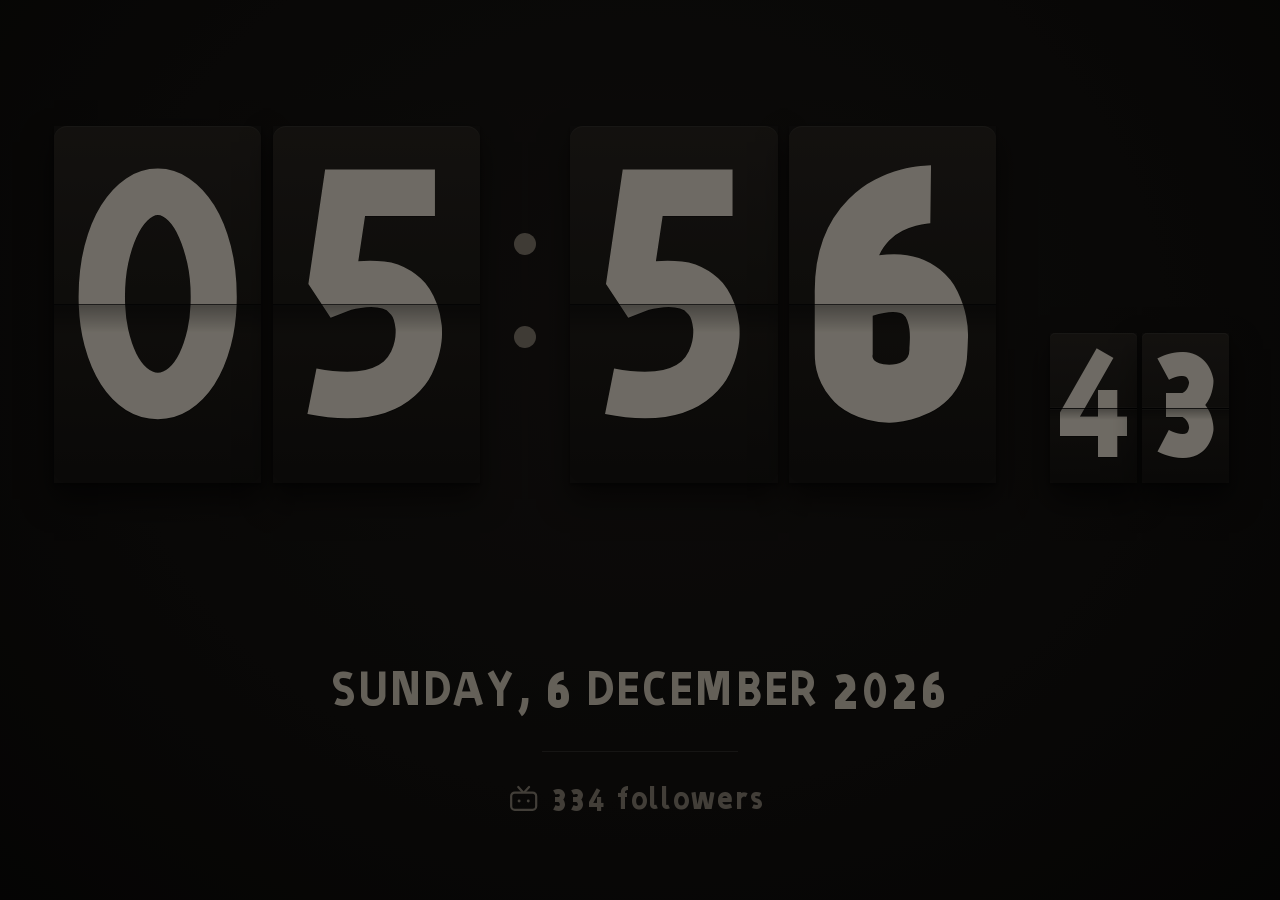
==== commit 09cead9e: "Match the second and third dots to the first styles.css keys the separator off .sep, but the later t" ====
--- a/index.html
+++ b/index.html
@@ -35,11 +35,11 @@
           <span class="followers" id="followers" hidden>
             <span class="ficon" id="ficon"></span><span class="fcount" id="fcount"></span><span class="flabel" id="flabel"></span>
           </span>
-          <span class="sep2" id="sep2" hidden>·</span>
+          <span class="sep" id="sep2" hidden>·</span>
           <span class="quote" id="quote" hidden>
             <span class="qlabel" id="qlabel"></span><span class="qvalue" id="qvalue"></span><span class="qchange" id="qchange"></span>
           </span>
-          <span class="sep3" id="sep3" hidden>·</span>
+          <span class="sep" id="sep3" hidden>·</span>
           <span class="note" id="note"></span>
         </div>
         </div>
